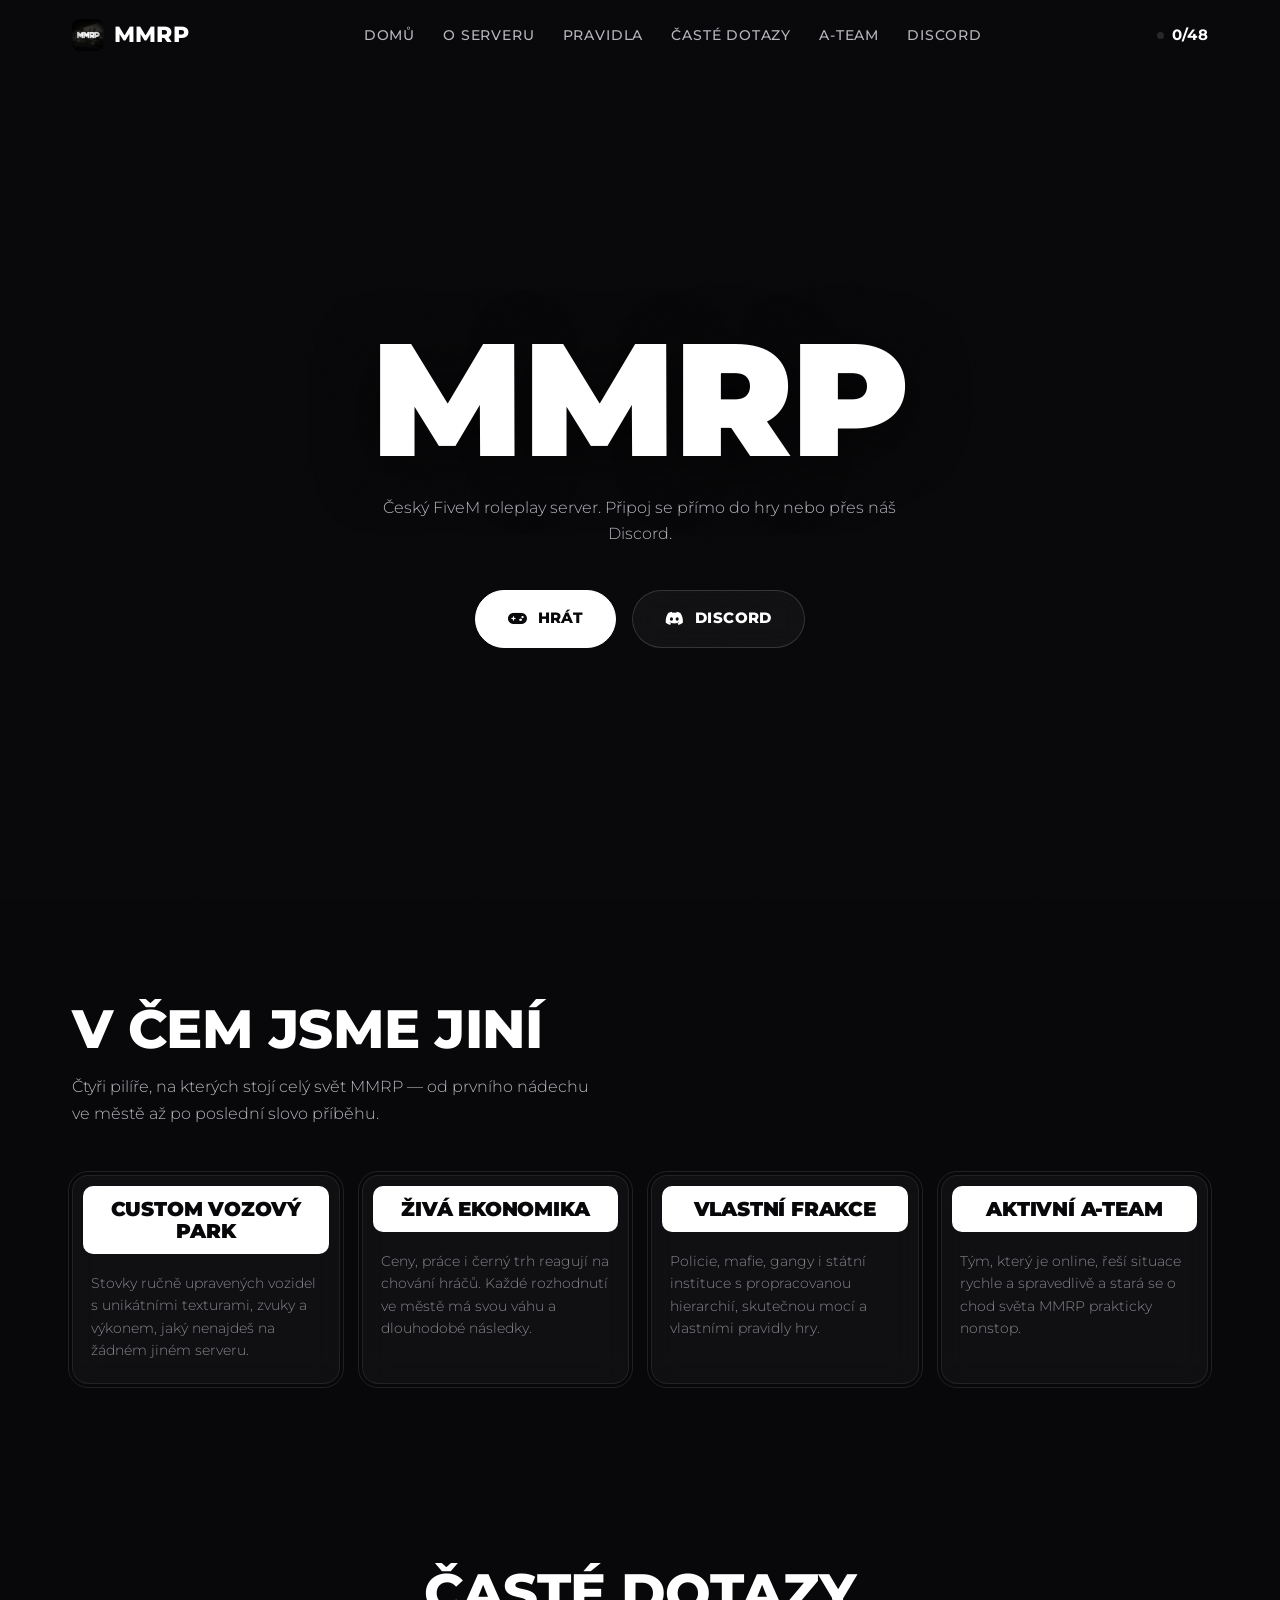
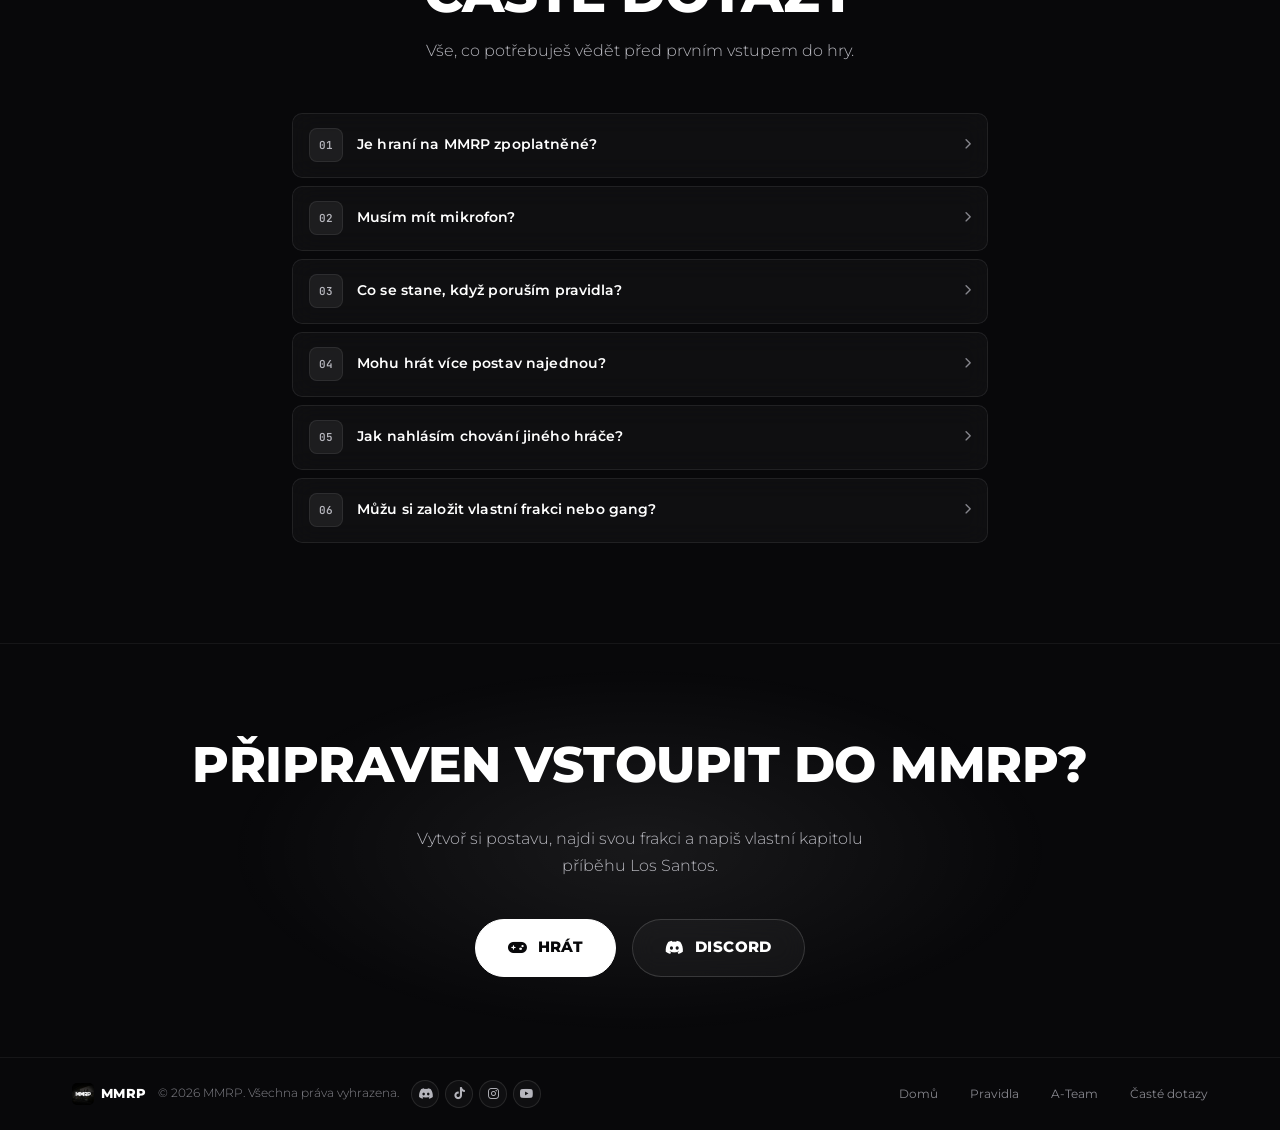
==== index.html @ 68a34d01 "Refine footer: rpcko-style links, restore social icons and logo Co-authored-by: Govenn <lukegoat.42@" ====
<!DOCTYPE html>
<html lang="cs">
<head>
<meta charset="UTF-8">
<meta name="viewport" content="width=device-width, initial-scale=1.0">
<title>MMRP | Český FiveM Roleplay Server</title>
<meta name="description" content="MMRP — český FiveM roleplay server. Vlastní frakce, custom vozový park, živá ekonomika a aktivní A-Team. Vstup do temného srdce Los Santos.">

<link rel="preconnect" href="https://fonts.googleapis.com">
<link rel="preconnect" href="https://fonts.gstatic.com" crossorigin>
<link href="https://fonts.googleapis.com/css2?family=Montserrat:wght@300;400;500;700;800;900&family=JetBrains+Mono:wght@400;500;600;700&display=swap" rel="stylesheet">

<link rel="stylesheet" href="https://cdnjs.cloudflare.com/ajax/libs/font-awesome/6.5.1/css/all.min.css">
<link rel="icon" type="image/png" href="favicon.png">
<link rel="stylesheet" href="style.css">
</head>
<body>
<nav class="nav" id="nav">
  <div class="nav-inner">
    <a href="#home" class="logo">
      <img src="logo.webp" alt="" class="logo-icon">
      MMRP
    </a>

    <div class="nav-links" id="navLinks">
      <a href="#home">Domů</a>
      <a href="#o-serveru">O serveru</a>
      <a href="pravidla.html">Pravidla</a>
      <a href="#faq">Časté dotazy</a>
      <a href="tym.html">A-Team</a>
      <a href="https://discord.gg/dqZ7HvwFc6" target="_blank" rel="noopener">Discord</a>
    </div>

    <div class="nav-right">
      <span class="player-count" id="playerCount">
        <span class="live-dot js-status-dot"></span><span class="js-player-count">0/48</span>
      </span>

      <button class="nav-toggle" id="navToggle" aria-label="Otevřít menu" aria-expanded="false">
        <span class="nav-toggle-bar"></span>
        <span class="nav-toggle-bar"></span>
        <span class="nav-toggle-bar"></span>
      </button>
    </div>
  </div>
</nav>

<header class="hero" id="home">
  <div class="hero-video-wrap" aria-hidden="true">
    <div class="hero-video-cover"></div>
    <iframe
      class="hero-video"
      src="https://www.youtube-nocookie.com/embed/DAQYMyzE8ww?autoplay=1&mute=1&loop=1&playlist=DAQYMyzE8ww&controls=0&rel=0&modestbranding=1&playsinline=1&iv_load_policy=3&disablekb=1&fs=0&enablejsapi=1&start=1"
      title=""
      allow="autoplay; encrypted-media; picture-in-picture"
      referrerpolicy="strict-origin-when-cross-origin"
      tabindex="-1"
    ></iframe>
  </div>

  <div class="hero-content">
    <h1 class="hero-title">MMRP</h1>
    <p class="hero-desc">
      Český FiveM roleplay server. Připoj se přímo do hry nebo přes náš Discord.
    </p>

    <div class="btn-row">
      <a href="fivem://connect/000.000.000.000:30120" class="btn btn--primary">
        <i class="fa-solid fa-gamepad"></i> Hrát
      </a>
      <a href="https://discord.gg/dqZ7HvwFc6" target="_blank" rel="noopener" class="btn btn--ghost">
        <i class="fa-brands fa-discord"></i> Discord
      </a>
    </div>
  </div>
</header>

<section class="section section--features" id="o-serveru">
  <div class="container">
    <div class="section-head section-head--left reveal">
      <h2 class="section-title">V čem jsme jiní</h2>
      <p class="section-desc">Čtyři pilíře, na kterých stojí celý svět MMRP — od prvního nádechu ve městě až po poslední slovo příběhu.</p>
    </div>

    <div class="features-grid">
      <div class="glass-card feature-card reveal">
        <div class="feature-card-head">
          <h3 class="feature-title">Custom vozový park</h3>
        </div>
        <p class="feature-desc">Stovky ručně upravených vozidel s unikátními texturami, zvuky a výkonem, jaký nenajdeš na žádném jiném serveru.</p>
      </div>

      <div class="glass-card feature-card reveal">
        <div class="feature-card-head">
          <h3 class="feature-title">Živá ekonomika</h3>
        </div>
        <p class="feature-desc">Ceny, práce i černý trh reagují na chování hráčů. Každé rozhodnutí ve městě má svou váhu a dlouhodobé následky.</p>
      </div>

      <div class="glass-card feature-card reveal">
        <div class="feature-card-head">
          <h3 class="feature-title">Vlastní frakce</h3>
        </div>
        <p class="feature-desc">Policie, mafie, gangy i státní instituce s propracovanou hierarchií, skutečnou mocí a vlastními pravidly hry.</p>
      </div>

      <div class="glass-card feature-card reveal">
        <div class="feature-card-head">
          <h3 class="feature-title">Aktivní A-Team</h3>
        </div>
        <p class="feature-desc">Tým, který je online, řeší situace rychle a spravedlivě a stará se o chod světa MMRP prakticky nonstop.</p>
      </div>
    </div>
  </div>
</section>

<section class="section section--faq" id="faq">
  <div class="container container--narrow">
    <div class="section-head section-head--center reveal">
      <h2 class="section-title">Časté dotazy</h2>
      <p class="section-desc">Vše, co potřebuješ vědět před prvním vstupem do hry.</p>
    </div>

    <div class="faq-list reveal">
      <div class="faq-item">
        <button class="faq-question" type="button">
          <span class="faq-num">01</span>
          <span class="faq-question-text">Je hraní na MMRP zpoplatněné?</span>
          <i class="fa-solid fa-chevron-right"></i>
        </button>
        <div class="faq-answer"><div class="faq-answer-inner">Ne, hraní na MMRP je zcela zdarma. Server se financuje dobrovolnými příspěvky komunity, informace najdeš na Discordu.</div></div>
      </div>
      <div class="faq-item">
        <button class="faq-question" type="button">
          <span class="faq-num">02</span>
          <span class="faq-question-text">Musím mít mikrofon?</span>
          <i class="fa-solid fa-chevron-right"></i>
        </button>
        <div class="faq-answer"><div class="faq-answer-inner">Ano, funkční mikrofon je nutností. Roleplay stojí na hlasové komunikaci a bez ní se do děje nezapojíš naplno.</div></div>
      </div>
      <div class="faq-item">
        <button class="faq-question" type="button">
          <span class="faq-num">03</span>
          <span class="faq-question-text">Co se stane, když poruším pravidla?</span>
          <i class="fa-solid fa-chevron-right"></i>
        </button>
        <div class="faq-answer"><div class="faq-answer-inner">Podle závažnosti přestupku uděluje A-Team napomenutí, dočasný kick, timeout, nebo v krajních případech ban. Kompletní pravidla najdeš na stránce Pravidla.</div></div>
      </div>
      <div class="faq-item">
        <button class="faq-question" type="button">
          <span class="faq-num">04</span>
          <span class="faq-question-text">Mohu hrát více postav najednou?</span>
          <i class="fa-solid fa-chevron-right"></i>
        </button>
        <div class="faq-answer"><div class="faq-answer-inner">Ne, jeden herní účet odpovídá jedné aktivní postavě. Výjimky řeší individuálně A-Team.</div></div>
      </div>
      <div class="faq-item">
        <button class="faq-question" type="button">
          <span class="faq-num">05</span>
          <span class="faq-question-text">Jak nahlásím chování jiného hráče?</span>
          <i class="fa-solid fa-chevron-right"></i>
        </button>
        <div class="faq-answer"><div class="faq-answer-inner">Přes tiketový systém na našem Discordu — popiš situaci, přilož důkazy a A-Team se ti ozve.</div></div>
      </div>
      <div class="faq-item">
        <button class="faq-question" type="button">
          <span class="faq-num">06</span>
          <span class="faq-question-text">Můžu si založit vlastní frakci nebo gang?</span>
          <i class="fa-solid fa-chevron-right"></i>
        </button>
        <div class="faq-answer"><div class="faq-answer-inner">Ano, po delší aktivní účasti na serveru a schválení A-Teamem je možné založit vlastní frakci. Podrobnosti se řeší individuálně na Discordu.</div></div>
      </div>
    </div>
  </div>
</section>

<section class="cta-band">
  <div class="container">
    <h2 class="cta-title reveal">Připraven vstoupit do MMRP?</h2>
    <p class="cta-desc reveal">Vytvoř si postavu, najdi svou frakci a napiš vlastní kapitolu příběhu Los Santos.</p>
    <div class="btn-row">
      <a href="fivem://connect/000.000.000.000:30120" class="btn btn--primary">
        <i class="fa-solid fa-gamepad"></i> Hrát
      </a>
      <a href="https://discord.gg/dqZ7HvwFc6" target="_blank" rel="noopener" class="btn btn--ghost">
        <i class="fa-brands fa-discord"></i> Discord
      </a>
    </div>
  </div>
</section>

<footer class="footer">
  <div class="container">
    <div class="footer-bar">
      <div class="footer-brand">
        <a href="#home" class="footer-logo">
          <img src="logo.webp" alt="" class="logo-icon">
          <span>MMRP</span>
        </a>
        <span class="footer-copy">&copy; <span id="year"></span> MMRP. Všechna práva vyhrazena.</span>
        <div class="footer-socials">
          <a href="https://discord.gg/dqZ7HvwFc6" target="_blank" rel="noopener" aria-label="Discord"><i class="fa-brands fa-discord"></i></a>
          <a href="#" target="_blank" rel="noopener" aria-label="TikTok"><i class="fa-brands fa-tiktok"></i></a>
          <a href="#" target="_blank" rel="noopener" aria-label="Instagram"><i class="fa-brands fa-instagram"></i></a>
          <a href="#" target="_blank" rel="noopener" aria-label="YouTube"><i class="fa-brands fa-youtube"></i></a>
        </div>
      </div>
      <nav class="footer-bar-links" aria-label="Patička">
        <a href="#home">Domů</a>
        <a href="pravidla.html">Pravidla</a>
        <a href="tym.html">A-Team</a>
        <a href="#faq">Časté dotazy</a>
      </nav>
    </div>
  </div>
</footer>

<script src="script.js" defer></script>
</body>
</html>
---- style.css ----
/* ============================================================
   MMRP — Český FiveM Roleplay Server
   Design: hluboká černá / bílá, glassmorphism, "reflektor ve tmě"
   ============================================================ */

:root{
  /* --- Barvy --- */
  --bg:            #08080a;
  --bg-elevated:   #0c0c0f;
  --card:          #101013;
  --card-hover:    #17171b;
  --white:         #ffffff;
  --gray-100:      #e7e7ea;
  --gray-300:      #b6b6bd;
  --gray-500:      #86868d;
  --gray-700:      #3c3c41;
  --border:        rgba(255,255,255,0.06);
  --border-strong: rgba(255,255,255,0.15);
  --glow:          rgba(255,255,255,0.14);

  /* --- Typografie --- */
  --font-display: 'Montserrat', sans-serif;
  --font-body:    'Montserrat', sans-serif;
  --font-mono:    'JetBrains Mono', monospace;

  /* --- Rozvržení --- */
  --nav-height: 72px;
  --content-max: 1200px;
  --content-pad: 32px;
  --content-narrow: 760px;
  --radius-sm: 10px;
  --radius-md: 16px;
  --radius-lg: 24px;
  --ease: cubic-bezier(.16,.84,.44,1);
}

*,*::before,*::after{ box-sizing:border-box; margin:0; padding:0; }

html{
  scroll-behavior:smooth;
  background:var(--bg);
}

body{
  font-family:var(--font-body);
  font-weight:400;
  background:var(--bg);
  color:var(--white);
  line-height:1.65;
  overflow-x:hidden;
  position:relative;
  -webkit-font-smoothing:antialiased;
}

/* Diagonální vzorec + jemné světlo — glassy atmosféra */
body::before{
  content:'';
  position:fixed;
  inset:0;
  background:
    repeating-linear-gradient(
      -45deg,
      transparent,
      transparent 36px,
      rgba(255,255,255,.018) 36px,
      rgba(255,255,255,.018) 37px
    ),
    radial-gradient(ellipse 70% 45% at 50% 0%, rgba(255,255,255,.05), transparent 65%),
    radial-gradient(ellipse 50% 35% at 100% 100%, rgba(255,255,255,.025), transparent 60%);
  pointer-events:none;
  z-index:0;
}

body::after{
  content:'';
  position:fixed;
  inset:0;
  z-index:999;
  pointer-events:none;
  opacity:.025;
  mix-blend-mode:overlay;
  background-image:url("data:image/svg+xml,%3Csvg xmlns='http://www.w3.org/2000/svg' width='140' height='140'%3E%3Cfilter id='n'%3E%3CfeTurbulence type='fractalNoise' baseFrequency='0.85' numOctaves='2' stitchTiles='stitch'/%3E%3C/filter%3E%3Crect width='100%25' height='100%25' filter='url(%23n)'/%3E%3C/svg%3E");
}

img{ max-width:100%; display:block; }
a{ color:inherit; text-decoration:none; }
ul{ list-style:none; }
button{ font-family:inherit; cursor:pointer; border:none; background:none; color:inherit; }

::selection{ background:var(--white); color:var(--bg); }

/* Přístupnost: viditelný focus */
a:focus-visible, button:focus-visible{
  outline:2px solid var(--white);
  outline-offset:4px;
  border-radius:4px;
}

/* Respekt k redukovanému pohybu */
@media (prefers-reduced-motion: reduce){
  *{ animation-duration:0.01ms !important; animation-iteration-count:1 !important; transition-duration:0.01ms !important; scroll-behavior:auto !important; }
}

.container{
  width:100%;
  max-width:var(--content-max);
  margin:0 auto;
  padding:0 var(--content-pad);
}

.container--narrow{
  max-width:var(--content-narrow);
}

.section--tight-top{
  padding-top:0;
}

.section{
  position:relative;
  padding:100px 0;
  z-index:1;
}

.section-head{
  margin-bottom:48px;
}

.section-head--left{
  text-align:left;
}

.section-head--center{
  text-align:center;
}

.section-head--center .section-desc{
  margin-left:auto;
  margin-right:auto;
}

.eyebrow{
  display:inline-flex;
  align-items:center;
  gap:10px;
  font-family:var(--font-display);
  font-size:12.5px;
  letter-spacing:.18em;
  text-transform:uppercase;
  color:var(--gray-500);
  margin-bottom:18px;
}
.eyebrow::before{
  content:'';
  width:22px; height:1px;
  background:var(--gray-500);
}

.section-title{
  font-family:var(--font-display);
  font-weight:800;
  font-size:clamp(34px, 5vw, 54px);
  letter-spacing:-.01em;
  line-height:1.08;
  text-transform:uppercase;
  margin-bottom:16px;
}

.section-desc{
  color:var(--gray-300);
  font-weight:300;
  font-size:15.5px;
  max-width:520px;
  margin-bottom:0;
  line-height:1.7;
}

/* --- Scroll reveal --- */
.reveal{
  opacity:0;
  transform:translateY(28px);
  transition:opacity .8s var(--ease), transform .8s var(--ease);
}
.reveal.is-visible{
  opacity:1;
  transform:translateY(0);
}

/* ============================== */
/* Tlačítka                        */
/* ============================== */
.btn{
  position:relative;
  display:inline-flex;
  align-items:center;
  justify-content:center;
  gap:10px;
  padding:16px 32px;
  font-family:var(--font-display);
  font-weight:800;
  font-size:14.5px;
  letter-spacing:.03em;
  text-transform:uppercase;
  border-radius:999px;
  transition:background .35s var(--ease), box-shadow .35s var(--ease), color .35s var(--ease), border-color .35s var(--ease), opacity .35s var(--ease);
  overflow:hidden;
  white-space:nowrap;
}

.btn i{ font-size:15px; }

.btn--primary{
  background:var(--white);
  color:var(--bg);
  border:1px solid var(--white);
  box-shadow:0 0 0 0 rgba(255,255,255,.5);
}
.btn--primary:hover{
  background:rgba(255,255,255,.92);
  box-shadow:0 8px 24px rgba(255,255,255,.12);
}
.btn--primary:active{ opacity:.9; }

.btn--ghost{
  background:rgba(255,255,255,.04);
  color:var(--white);
  border:1px solid var(--border-strong);
  backdrop-filter:blur(12px);
}
.btn--ghost:hover{
  background:rgba(255,255,255,.08);
  border-color:rgba(255,255,255,.35);
}

.btn-row{
  display:flex;
  flex-wrap:wrap;
  gap:16px;
}

/* ============================== */
/* Navigace                        */
/* ============================== */
.nav{
  position:fixed;
  top:0; left:0; right:0;
  z-index:200;
  height:var(--nav-height);
  display:flex;
  align-items:center;
  background:transparent;
  border-bottom:1px solid transparent;
  transition:background .4s var(--ease), border-color .4s var(--ease), backdrop-filter .4s var(--ease);
}
.nav.scrolled{
  background:rgba(8,8,10,.55);
  backdrop-filter:blur(20px) saturate(160%);
  border-bottom:1px solid var(--border);
}

.nav-inner{
  width:100%;
  max-width:var(--content-max);
  margin:0 auto;
  padding:0 var(--content-pad);
  display:grid;
  grid-template-columns:auto 1fr auto;
  align-items:center;
  gap:clamp(16px, 2vw, 28px);
}

.logo{
  font-family:var(--font-display);
  font-weight:800;
  font-size:22px;
  letter-spacing:.01em;
  display:flex;
  align-items:center;
  gap:10px;
  transition:opacity .3s ease;
}
.logo:hover{ opacity:.85; }
.logo-icon{
  width:32px; height:32px;
  border-radius:8px;
  object-fit:cover;
  flex-shrink:0;
}

.nav-links{
  display:flex;
  align-items:center;
  justify-content:center;
  flex-wrap:nowrap;
  gap:clamp(18px, 2.2vw, 34px);
}
.nav-links a{
  font-size:13.5px;
  font-weight:500;
  letter-spacing:.06em;
  text-transform:uppercase;
  color:var(--gray-300);
  position:relative;
  padding:6px 0;
  transition:color .3s ease;
}
.nav-links a::after{
  content:'';
  position:absolute;
  left:0; bottom:0;
  width:0%; height:1px;
  background:var(--white);
  transition:width .35s var(--ease);
}
.nav-links a:hover{ color:var(--white); }
.nav-links a:hover::after{ width:100%; }

.nav-right{
  display:flex;
  align-items:center;
  gap:18px;
}

.player-count{
  display:flex;
  align-items:center;
  font-family:var(--font-display);
  font-size:15px;
  font-weight:700;
  letter-spacing:.02em;
  color:var(--white);
  white-space:nowrap;
}

.nav-toggle{
  display:none;
  position:relative;
  width:40px;
  height:40px;
  color:var(--white);
  z-index:210;
}
.nav-toggle-bar{
  display:block;
  position:absolute;
  left:50%;
  width:22px;
  height:2px;
  border-radius:2px;
  background:currentColor;
  transform:translateX(-50%);
  transition:transform .35s var(--ease), top .35s var(--ease), opacity .25s var(--ease);
}
.nav-toggle-bar:nth-child(1){ top:13px; }
.nav-toggle-bar:nth-child(2){ top:19px; }
.nav-toggle-bar:nth-child(3){ top:25px; }
.nav-toggle.is-open .nav-toggle-bar:nth-child(1){
  top:19px;
  transform:translateX(-50%) rotate(45deg);
}
.nav-toggle.is-open .nav-toggle-bar:nth-child(2){
  opacity:0;
}
.nav-toggle.is-open .nav-toggle-bar:nth-child(3){
  top:19px;
  transform:translateX(-50%) rotate(-45deg);
}

@media (max-width:980px){
  .nav-inner{
    display:flex;
    justify-content:space-between;
  }
  .nav-links{
    position:fixed;
    top:var(--nav-height);
    left:0; right:0;
    flex-direction:column;
    align-items:center;
    gap:0;
    background:rgba(8,8,10,.97);
    backdrop-filter:blur(20px);
    border-bottom:1px solid var(--border);
    max-height:0;
    overflow:hidden;
    transition:max-height .45s var(--ease);
  }
  .nav-links.open{ max-height:400px; }
  .nav-links a{
    width:100%;
    padding:18px 32px;
    border-bottom:1px solid var(--border);
    text-align:center;
  }
  .nav-links a::after{ display:none; }
  .nav-toggle{ display:block; }
}

@media (max-width:420px){
  .player-count{ font-size:14px; }
}

/* ============================== */
/* HERO                            */
/* ============================== */
.hero{
  position:relative;
  min-height:100svh;
  display:flex;
  align-items:center;
  justify-content:center;
  padding-top:var(--nav-height);
  overflow:hidden;
}

/* Video pozadí — noční město, ztlumené overlay gradientem */
.hero-video-wrap{
  position:absolute;
  inset:0;
  z-index:0;
  overflow:hidden;
  pointer-events:none;
}
.hero-video-cover{
  position:absolute;
  inset:0;
  z-index:1;
  background:var(--bg);
  transition:opacity 1.2s var(--ease);
}
.hero-video-wrap.is-ready .hero-video-cover{
  opacity:0;
}
.hero-video{
  position:absolute;
  top:50%;
  left:50%;
  width:100vw;
  height:56.25vw;
  min-width:177.78vh;
  min-height:100vh;
  border:0;
  transform:translate(-50%, -50%) scale(1.18);
  pointer-events:none;
  filter:saturate(.8) brightness(.55) contrast(1.05);
}
.hero-video-wrap::after{
  content:'';
  position:absolute;
  inset:0;
  z-index:2;
  background:
    radial-gradient(ellipse 90% 70% at 50% 40%, transparent 30%, rgba(8,8,10,.55) 100%),
    linear-gradient(180deg, rgba(8,8,10,.72) 0%, rgba(8,8,10,.35) 40%, rgba(8,8,10,.55) 75%, var(--bg) 100%);
}

.hero-content{
  position:relative;
  z-index:2;
  text-align:center;
  max-width:800px;
  margin:0 auto;
  padding:0 24px;
}

.hero-title{
  font-family:var(--font-display);
  font-weight:900;
  font-size:clamp(72px, 16vw, 160px);
  line-height:.94;
  letter-spacing:-.01em;
  color:var(--white);
  text-shadow:0 12px 60px rgba(0,0,0,.65);
}

.hero-desc{
  font-size:16px;
  font-weight:300;
  color:var(--gray-300);
  max-width:520px;
  margin:20px auto 42px;
}

.hero .btn-row{
  justify-content:center;
}

/* ============================== */
/* Sklo — společná karta            */
/* ============================== */
.glass-card{
  position:relative;
  isolation:isolate;
  background:rgba(255,255,255,.035);
  backdrop-filter:blur(14px) saturate(130%);
  -webkit-backdrop-filter:blur(14px) saturate(130%);
  border:1px solid rgba(255,255,255,.08);
  outline:1px solid rgba(255,255,255,.03);
  outline-offset:3px;
  border-radius:var(--radius-md);
  overflow:hidden;
  transform:translateZ(0);
  transition:border-color .4s var(--ease), outline-color .4s var(--ease), background .4s var(--ease);
}
/* Glow vychází z levého horního rohu a rozlije se přes celou dlaždici
   (jen transform + opacity → plynulé, GPU-akcelerované) */
.glass-card::before{
  content:'';
  position:absolute;
  top:0; left:0;
  width:180%;
  aspect-ratio:1;
  background:radial-gradient(
    circle at 0 0,
    rgba(var(--glow-color, 255, 255, 255), 0.16),
    rgba(var(--glow-color, 255, 255, 255), 0.05) 45%,
    transparent 72%
  );
  opacity:0;
  transform:translate(-18%, -18%) scale(.3);
  transform-origin:top left;
  transition:opacity .45s var(--ease), transform .9s var(--ease);
  pointer-events:none;
  z-index:0;
}
.glass-card > * {
  position:relative;
  z-index:1;
}
.glass-card:hover{
  transform:translateZ(0);
  border-color:rgba(255,255,255,.14);
  outline-color:rgba(255,255,255,.06);
  background:rgba(255,255,255,.05);
  box-shadow:none;
}
.glass-card:hover::before{
  opacity:1;
  transform:translate(-18%, -18%) scale(1);
}

/* ============================== */
/* STATISTIKY SMAZÁNY */
/* ============================== */
.live-dot{
  display:inline-block;
  width:7px; height:7px;
  border-radius:50%;
  background:var(--white);
  margin-right:8px;
  animation:pulse 1.8s ease-in-out infinite;
}
@keyframes pulse{
  0%,100%{ opacity:1; box-shadow:0 0 0 0 rgba(255,255,255,.5); }
  50%{ opacity:.4; box-shadow:0 0 0 6px rgba(255,255,255,0); }
}

/* Stav "server offline" — nastaveno automaticky přes JS (třída is-offline) */
.live-dot.is-offline{
  background:var(--gray-700);
  animation:none;
  opacity:.6;
}

/* ============================== */
/* O SERVERU / FEATURES            */
/* ============================== */
.section--features .features-grid{
  width:100%;
  margin:0;
}

.features-grid{
  display:grid;
  grid-template-columns:repeat(4, 1fr);
  gap:20px;
  align-items:stretch;
}

.feature-card{
  padding:0;
  display:flex;
  flex-direction:column;
  height:100%;
  outline-color:rgba(255,255,255,.1);
}

.feature-card-head{
  display:flex;
  align-items:center;
  justify-content:center;
  min-height:0;
  margin:10px 10px 0;
  padding:12px 10px;
  background:var(--white);
  border-radius:10px;
  text-align:center;
}

.feature-icon{
  width:52px; height:52px;
  border-radius:14px;
  background:rgba(255,255,255,.05);
  border:1px solid var(--border);
  display:flex; align-items:center; justify-content:center;
  font-size:19px;
  color:var(--white);
  overflow:visible;
  flex-shrink:0;
  transition:background .35s var(--ease), border-color .35s var(--ease), color .3s var(--ease), box-shadow .35s var(--ease), transform .45s var(--ease);
}
.feature-icon i{
  display:inline-block;
  will-change:transform;
  transform-origin:50% 80%;
  transition:transform .55s var(--ease), color .3s var(--ease);
}
.guide-cta-card:hover .feature-icon{
  background:#ffffff;
  border-color:#ffffff;
  color:#08080a;
  transform:translateY(-2px);
  box-shadow:inset 0 1px 0 rgba(255,255,255,.8), 0 12px 26px rgba(0,0,0,.35);
}
.guide-cta-card:hover .feature-icon i{
  color:#08080a;
  transform:translateY(-8px) translateX(4px) rotate(-16deg) scale(1.16);
}

.feature-card:hover{
  transform:translateZ(0);
  border-color:var(--border);
  outline-color:rgba(255,255,255,.24);
  box-shadow:none;
}
.feature-card:hover::before{
  opacity:0;
  transform:translate(-18%, -18%) scale(.3);
}

.feature-title{
  font-family:var(--font-display);
  font-weight:900;
  font-size:clamp(17px, 1.85vw, 20px);
  line-height:1.1;
  letter-spacing:-.01em;
  text-transform:uppercase;
  color:var(--bg);
  margin:0;
  width:100%;
  text-align:center;
}

.feature-desc{
  padding:18px 18px 22px;
  font-size:13.5px;
  font-weight:300;
  color:var(--gray-500);
  line-height:1.65;
  flex:1;
}

/* ============================== */
/* TÝM                             */
/* ============================== */
.team-grid{
  display:flex;
  flex-wrap:wrap;
  justify-content:center;
  gap:24px;
}

.team-card{
  padding:36px 28px;
  text-align:center;
  flex:0 1 calc(25% - 18px);
  min-width:220px;
  max-width:270px;
}

.avatar{
  position:relative;
  width:78px; height:78px;
  border-radius:50%;
  margin:0 auto 22px;
  display:flex; align-items:center; justify-content:center;
  overflow:hidden;
  font-family:var(--font-display);
  font-weight:800;
  font-size:22px;
  letter-spacing:0;
  background:linear-gradient(155deg, rgba(255,255,255,.14), rgba(255,255,255,.02));
  border:1px solid var(--border-strong);
  transition:border-color .4s ease;
}
.avatar img{
  width:100%;
  height:100%;
  object-fit:cover;
}

.team-status{
  text-align:center;
  color:var(--gray-500);
  font-family:var(--font-display);
  font-size:13.5px;
  padding:40px 0;
}

.team-updated{
  text-align:center;
  color:var(--gray-500);
  font-family:var(--font-display);
  font-size:12px;
  letter-spacing:.05em;
  margin-top:44px;
}

/* --- Kategorie týmu: Management (fialová) / High Staff (červená) / Staff (modrá) --- */
:root{
  --glow-management: 168, 85, 247;
  --glow-highstaff:  239, 68, 68;
  --glow-staff:      59, 130, 246;
}

.team-group{ margin-bottom:64px; }
.team-group:last-child{ margin-bottom:0; }

.team-group-title{
  position:relative;
  left:50%;
  width:100vw;
  max-width:100vw;
  margin:0 0 28px;
  transform:translateX(-50%);
  padding:16px var(--content-pad);
  font-family:var(--font-display);
  font-weight:800;
  font-size:clamp(26px, 3vw, 32px);
  line-height:1.2;
  letter-spacing:-.005em;
  text-transform:uppercase;
  text-align:center;
  color:var(--bg);
  background:var(--white);
  box-sizing:border-box;
}

/* Kategorie: barevný akcent na rámečku avataru */
.team-card[data-category="management"] .avatar{
  border:2px solid rgb(var(--glow-management));
}
.team-card[data-category="high-staff"] .avatar{
  border:2px solid rgb(var(--glow-highstaff));
}
.team-card[data-category="staff"] .avatar{
  border:2px solid rgb(var(--glow-staff));
}

.team-card:hover{
  transform:translateZ(0);
  border-color:var(--border);
  outline-color:rgba(255,255,255,.03);
  box-shadow:none;
}
.team-card:hover::before{
  opacity:0;
  transform:translate(-18%, -18%) scale(.3);
}

.team-name{
  font-size:16.5px;
  font-weight:700;
  margin-bottom:6px;
}

.team-role{
  font-family:var(--font-display);
  font-weight:700;
  font-size:11.5px;
  letter-spacing:.06em;
  text-transform:uppercase;
  color:var(--white);
  display:inline-block;
  padding:6px 14px;
  border:none;
  border-radius:6px;
}
.team-card[data-category="management"] .team-role{
  background:rgb(var(--glow-management));
}
.team-card[data-category="high-staff"] .team-role{
  background:rgb(var(--glow-highstaff));
}
.team-card[data-category="staff"] .team-role{
  background:rgb(var(--glow-staff));
}


.team-card[data-category="management"] { --glow-color: var(--glow-management); }
.team-card[data-category="high-staff"] { --glow-color: var(--glow-highstaff); }
.team-card[data-category="staff"] { --glow-color: var(--glow-staff); }

/* ============================== */
/* FINÁLNÍ CTA PÁS                 */
/* ============================== */
.cta-band{
  position:relative;
  padding:80px 0;
  text-align:center;
  border-top:1px solid var(--border);
  overflow:hidden;
}
.cta-band::before{
  content:'';
  position:absolute;
  left:50%; top:50%;
  width:900px; height:400px;
  background:radial-gradient(ellipse, rgba(255,255,255,.07), transparent 65%);
  transform:translate(-50%,-50%);
  pointer-events:none;
}
.cta-title{
  font-family:var(--font-display);
  font-weight:800;
  font-size:clamp(32px, 5vw, 50px);
  letter-spacing:-.01em;
  text-transform:uppercase;
  margin-bottom:20px;
  position:relative;
}
.cta-desc{
  color:var(--gray-300);
  font-weight:300;
  max-width:480px;
  margin:0 auto 40px;
  position:relative;
}
.cta-band .btn-row{ justify-content:center; position:relative; }

/* ============================== */
/* FOOTER — minimalistický         */
/* ============================== */
.footer{
  padding:22px 0;
  position:relative;
  z-index:1;
  border-top:1px solid var(--border);
}

.footer-bar{
  display:flex;
  align-items:center;
  justify-content:space-between;
  gap:20px;
}

.footer-brand{
  display:flex;
  align-items:center;
  gap:12px;
  flex-wrap:wrap;
  min-width:0;
}

.footer-logo{
  display:inline-flex;
  align-items:center;
  gap:7px;
  font-family:var(--font-display);
  font-weight:800;
  font-size:13px;
  letter-spacing:.02em;
  color:var(--white);
  flex-shrink:0;
  transition:opacity .3s ease;
}
.footer-logo:hover{ opacity:.8; }
.footer-logo .logo-icon{
  width:22px;
  height:22px;
  border-radius:5px;
}

.footer-copy{
  font-size:11.5px;
  font-weight:300;
  color:var(--gray-500);
  white-space:nowrap;
}

.footer-socials{
  display:flex;
  align-items:center;
  gap:6px;
  flex-shrink:0;
}

.footer-socials a{
  width:28px;
  height:28px;
  border-radius:50%;
  border:1px solid rgba(255,255,255,.1);
  background:rgba(255,255,255,.03);
  display:flex;
  align-items:center;
  justify-content:center;
  font-size:12px;
  color:var(--gray-300);
  transition:background .25s ease, color .25s ease, border-color .25s ease;
}
.footer-socials a:hover{
  background:rgba(255,255,255,.08);
  border-color:rgba(255,255,255,.2);
  color:var(--white);
}

.footer-bar-links{
  display:flex;
  align-items:center;
  flex-shrink:0;
  gap:clamp(16px, 2.5vw, 32px);
}

.footer-bar-links a{
  font-size:12px;
  font-weight:400;
  color:var(--gray-500);
  white-space:nowrap;
  transition:color .25s ease;
}
.footer-bar-links a:hover{ color:var(--white); }

@media (max-width:860px){
  .footer-bar{
    flex-direction:column;
    align-items:flex-start;
    gap:14px;
  }
  .footer-bar-links{
    flex-wrap:wrap;
    gap:12px 20px;
  }
  .footer-copy{
    white-space:normal;
  }
}

/* Legacy footer classes — kept for compatibility */
.footer-top{ display:none; }
.footer-bottom{ display:none; }
.footer-bar-left{ display:none; }

/* ============================== */
/* Desktop — sjednocené rozvržení  */
/* ============================== */
@media (min-width:1024px){
  .features-grid{
    gap:22px;
  }

  .faq-list{
    gap:10px;
  }

  .rules-toolbar{
    margin-bottom:20px;
  }

  .rules-tags{
    margin-bottom:28px;
  }

  .rules-category{
    margin-bottom:40px;
  }
}

@media (min-width:1440px){
  :root{
    --content-pad:40px;
  }

  .section{
    padding:120px 0;
  }

  .features-grid{
    gap:24px;
  }
}

/* ============================== */
/* Responzivita                    */
/* ============================== */
@media (max-width:1024px){
  .features-grid{ grid-template-columns:repeat(2, 1fr); }
  .team-card{
    flex:0 1 calc(50% - 12px);
    max-width:none;
  }
}

@media (max-width:640px){
  .section{ padding:80px 0; }
  .container{ padding:0 22px; }
  :root{ --content-pad:22px; }
  .features-grid{ grid-template-columns:1fr; }
  .team-card{
    flex:0 1 calc(50% - 7px);
    min-width:0;
  }
  .faq-answer-inner,
  .faq-item.open .faq-answer-inner{
    padding-left:16px;
  }
  .btn-row{ flex-direction:column; width:100%; }
  .btn{ width:100%; }
  .hero-title{ font-size:clamp(64px, 22vw, 110px); }
  .section-head{ margin-bottom:36px; }
}

/* ============================================================
   PODSTRÁNKY (Pravidla, Whitelist, FAQ, Nahlásit chybu, Stížnost)
   ============================================================ */
.page-hero{
  padding:calc(var(--nav-height) + 70px) 0 60px;
  position:relative;
  border-bottom:1px solid var(--border);
}

.back-link{
  display:inline-flex;
  align-items:center;
  gap:8px;
  font-family:var(--font-display);
  font-size:12.5px;
  letter-spacing:.08em;
  text-transform:uppercase;
  color:var(--gray-500);
  margin-bottom:28px;
  transition:color .3s ease, gap .3s ease;
}
.back-link:hover{ color:var(--white); gap:12px; }

.page-title{
  font-family:var(--font-display);
  font-weight:800;
  font-size:clamp(36px, 6vw, 60px);
  letter-spacing:-.01em;
  text-transform:uppercase;
  line-height:1.05;
  margin-bottom:16px;
}

.page-lead{
  color:var(--gray-300);
  font-weight:300;
  max-width:620px;
  font-size:15.5px;
  line-height:1.7;
}

/* --- Pravidla (skupiny pravidel) --- */
.rule-group{ margin-bottom:56px; }
.rule-group-title{
  display:flex;
  align-items:center;
  gap:14px;
  font-family:var(--font-display);
  font-weight:800;
  font-size:23px;
  text-transform:uppercase;
  letter-spacing:-.005em;
  margin-bottom:22px;
}
.rule-group-title i{
  font-size:15px;
  width:38px; height:38px;
  border-radius:50%;
  border:1px solid var(--border-strong);
  display:flex; align-items:center; justify-content:center;
  flex-shrink:0;
}
.rule-list{ display:flex; flex-direction:column; gap:8px; }
.rule-item{
  display:flex;
  gap:16px;
  padding:18px 22px;
  border-radius:var(--radius-sm);
  border:1px solid var(--border);
  background:rgba(255,255,255,.02);
  transition:border-color .3s ease, background .3s ease;
}
.rule-item:hover{ border-color:var(--border-strong); background:rgba(255,255,255,.04); }
.rule-num{
  font-family:var(--font-mono);
  color:var(--gray-500);
  font-size:13px;
  flex-shrink:0;
  padding-top:2px;
}
.rule-text{ color:var(--gray-300); font-size:15px; line-height:1.7; }
.rule-text strong{ color:var(--white); }

/* --- Kroky (Whitelist proces) --- */
.steps-list{ display:flex; flex-direction:column; }
.step-item{
  position:relative;
  display:flex;
  gap:24px;
  padding:32px 0;
  border-bottom:1px solid var(--border);
}
.step-item:last-child{ border-bottom:none; }
.step-num{
  font-family:var(--font-mono);
  font-size:14px;
  color:var(--gray-500);
  flex-shrink:0;
  width:52px;
  padding-top:4px;
}
.step-body h3{ font-size:19px; font-weight:700; margin-bottom:10px; }
.step-body p{ color:var(--gray-500); font-size:14.5px; line-height:1.7; max-width:540px; }

/* --- FAQ akordeon (kompaktní, rpcko styl) --- */
.section--faq{
  padding-top:80px;
}

.faq-list{
  display:flex;
  flex-direction:column;
  gap:8px;
}

.faq-item{
  border:1px solid rgba(255,255,255,.08);
  border-radius:var(--radius-sm);
  overflow:hidden;
  background:rgba(255,255,255,.03);
  backdrop-filter:blur(12px);
  -webkit-backdrop-filter:blur(12px);
  transition:border-color .3s ease, background .3s ease;
}

.faq-item:hover{
  border-color:rgba(255,255,255,.12);
  background:rgba(255,255,255,.04);
}

.faq-item.open{
  border-color:rgba(255,255,255,.16);
  background:rgba(255,255,255,.045);
}

.faq-question{
  width:100%;
  display:flex;
  align-items:center;
  gap:14px;
  padding:14px 16px;
  text-align:left;
}

.faq-num{
  flex-shrink:0;
  width:34px;
  height:34px;
  display:flex;
  align-items:center;
  justify-content:center;
  border-radius:8px;
  background:rgba(255,255,255,.06);
  border:1px solid rgba(255,255,255,.08);
  font-family:var(--font-mono);
  font-size:11px;
  font-weight:600;
  color:var(--gray-300);
  letter-spacing:.02em;
}

.faq-question-text{
  flex:1;
  min-width:0;
  font-family:var(--font-display);
  font-size:13.5px;
  font-weight:600;
  letter-spacing:.01em;
  color:var(--white);
  line-height:1.4;
}

.faq-question i{
  flex-shrink:0;
  font-size:11px;
  color:var(--gray-500);
  transition:transform .35s var(--ease), color .3s ease;
}

.faq-item.open .faq-question i{
  transform:rotate(90deg);
  color:var(--gray-300);
}

.faq-answer{
  display:grid;
  grid-template-rows:0fr;
  transition:grid-template-rows .45s cubic-bezier(.4,0,.2,1);
}

.faq-item.open .faq-answer{
  grid-template-rows:1fr;
}

.faq-answer-inner{
  min-height:0;
  overflow:hidden;
  padding:0 16px 0 62px;
  border-top:1px solid transparent;
  color:var(--gray-500);
  font-size:13px;
  font-weight:300;
  line-height:1.7;
  opacity:0;
  transition:
    opacity .4s cubic-bezier(.4,0,.2,1),
    padding .45s cubic-bezier(.4,0,.2,1),
    border-color .35s ease;
}

.faq-item.open .faq-answer-inner{
  padding:12px 16px 16px 62px;
  border-top-color:rgba(255,255,255,.06);
  opacity:1;
}

/* --- Nahlásit chybu / Podat stížnost --- */
.guide-grid{
  display:grid;
  grid-template-columns:1.3fr 1fr;
  gap:20px;
  align-items:start;
}
.guide-panel{ padding:36px 32px; }
.guide-panel h3{ font-size:19px; font-weight:700; margin-bottom:16px; }
.guide-checklist{ display:flex; flex-direction:column; gap:14px; margin-top:6px; }
.guide-checklist li{
  display:flex;
  gap:12px;
  font-size:14.5px;
  color:var(--gray-300);
  line-height:1.6;
}
.guide-checklist i{ color:var(--white); margin-top:3px; flex-shrink:0; font-size:13px; }
.guide-cta-card{ padding:34px 30px; text-align:center; }
.guide-cta-card .feature-icon{ margin:0 auto 20px; }
.guide-cta-card h3{ font-size:19px; margin-bottom:10px; }
.guide-cta-card p{ color:var(--gray-500); font-size:14px; margin-bottom:26px; }

@media (max-width:860px){
  .guide-grid{ grid-template-columns:1fr; }
}

/* --- Stránka pravidel --- */
.rules-page{
  padding-top:48px;
}

.rules-toolbar{
  display:flex;
  align-items:center;
  justify-content:space-between;
  gap:20px;
  flex-wrap:wrap;
  margin-bottom:24px;
}

.rules-search-wrap{
  position:relative;
  flex:1;
  min-width:min(100%, 420px);
  max-width:520px;
}

.rules-search-wrap i{
  position:absolute;
  left:18px;
  top:50%;
  transform:translateY(-50%);
  color:var(--gray-500);
  font-size:15px;
  pointer-events:none;
}

.rules-search{
  width:100%;
  padding:15px 18px 15px 48px;
  border-radius:var(--radius-sm);
  border:1px solid var(--border);
  background:rgba(255,255,255,.03);
  color:var(--white);
  font-family:var(--font-body);
  font-size:15px;
  transition:border-color .3s ease, background .3s ease, box-shadow .3s ease;
}

.rules-search::placeholder{ color:var(--gray-500); }

.rules-search:focus{
  outline:none;
  border-color:var(--border-strong);
  background:rgba(255,255,255,.05);
  box-shadow:0 0 0 3px rgba(255,255,255,.06);
}

.rules-count{
  font-family:var(--font-display);
  font-size:13px;
  font-weight:600;
  letter-spacing:.04em;
  text-transform:uppercase;
  color:var(--gray-500);
  white-space:nowrap;
}

.rules-tags{
  display:flex;
  flex-wrap:wrap;
  gap:10px;
  margin-bottom:36px;
}

.rules-tag{
  padding:9px 16px;
  border-radius:999px;
  border:1px solid var(--border);
  background:rgba(255,255,255,.02);
  color:var(--gray-300);
  font-family:var(--font-display);
  font-size:12px;
  font-weight:700;
  letter-spacing:.06em;
  text-transform:uppercase;
  transition:background .25s ease, border-color .25s ease, color .25s ease, transform .25s ease;
}

.rules-tag:hover{
  border-color:var(--border-strong);
  color:var(--white);
}

.rules-tag.is-active{
  background:var(--white);
  border-color:var(--white);
  color:var(--bg);
}

.rules-category{
  margin-bottom:48px;
}

.rules-category:last-child{ margin-bottom:0; }

.rules-category-head{
  display:flex;
  align-items:center;
  gap:14px;
  margin-bottom:18px;
  padding-bottom:14px;
  border-bottom:1px solid var(--border);
}

.rules-category-head i{
  width:40px;
  height:40px;
  border-radius:50%;
  border:1px solid var(--border-strong);
  display:flex;
  align-items:center;
  justify-content:center;
  font-size:14px;
  color:var(--white);
  flex-shrink:0;
}

.rules-category-title{
  font-family:var(--font-display);
  font-weight:800;
  font-size:clamp(20px, 3vw, 26px);
  text-transform:uppercase;
  letter-spacing:-.005em;
}

.rules-list{
  display:flex;
  flex-direction:column;
  gap:10px;
}

.rule-card{
  overflow:hidden;
  transition:border-color .3s ease, outline-color .3s ease;
}

.rule-card:hover,
.rule-card.is-open{
  transform:translateZ(0);
  border-color:var(--border-strong);
  outline-color:rgba(255,255,255,.22);
  box-shadow:none;
}

.rule-card:hover::before,
.rule-card.is-open::before{
  opacity:0;
  transform:translate(-18%, -18%) scale(.3);
}

.rule-card.is-open{
  border-color:var(--border-strong);
  outline-color:rgba(255,255,255,.28);
}

.rule-card.is-hidden{
  display:none;
}

.rule-card-toggle{
  width:100%;
  display:flex;
  align-items:flex-start;
  justify-content:space-between;
  gap:16px;
  padding:20px 22px;
  text-align:left;
}

.rule-card-main{
  flex:1;
  min-width:0;
}

.rule-card-title{
  font-family:var(--font-display);
  font-weight:800;
  font-size:15px;
  letter-spacing:.02em;
  text-transform:uppercase;
  color:var(--white);
  margin-bottom:10px;
  line-height:1.35;
}

.rule-card-tags{
  display:flex;
  flex-wrap:wrap;
  gap:6px;
}

.rule-card-tag{
  padding:4px 10px;
  border-radius:6px;
  background:rgba(255,255,255,.06);
  color:var(--gray-300);
  font-family:var(--font-display);
  font-size:10px;
  font-weight:700;
  letter-spacing:.08em;
  text-transform:uppercase;
}

.rule-card-icon{
  color:var(--gray-500);
  font-size:14px;
  margin-top:4px;
  flex-shrink:0;
  transition:transform .35s var(--ease), color .3s ease;
}

.rule-card.is-open .rule-card-icon{
  transform:rotate(180deg);
  color:var(--white);
}

.rule-card-body{
  display:grid;
  grid-template-rows:0fr;
  transition:grid-template-rows .45s cubic-bezier(.4,0,.2,1);
}

.rule-card.is-open .rule-card-body{
  grid-template-rows:1fr;
}

.rule-card-content{
  min-height:0;
  overflow:hidden;
}

.rule-card-content-inner{
  padding:0 22px 22px;
  border-top:1px solid var(--border);
  color:var(--gray-300);
  font-size:14.5px;
  line-height:1.75;
}

.rule-card-content-inner p{ margin-bottom:12px; }
.rule-card-content-inner p:last-child{ margin-bottom:0; }
.rule-card-content-inner ul{
  margin:8px 0 12px;
  padding-left:20px;
  list-style:disc;
}
.rule-card-content-inner li{ margin-bottom:6px; }
.rule-card-content-inner strong{ color:var(--white); font-weight:700; }

.rules-empty,
.rules-status{
  text-align:center;
  color:var(--gray-500);
  font-size:15px;
  padding:24px 20px;
}

@media (max-width:640px){
  .rules-toolbar{
    flex-direction:column;
    align-items:stretch;
  }
  .rules-search-wrap{
    max-width:none;
  }
  .rules-count{
    text-align:left;
  }
  .rule-card-toggle{
    padding:18px 16px;
  }
  .rule-card-content-inner{
    padding:0 16px 18px;
  }
}
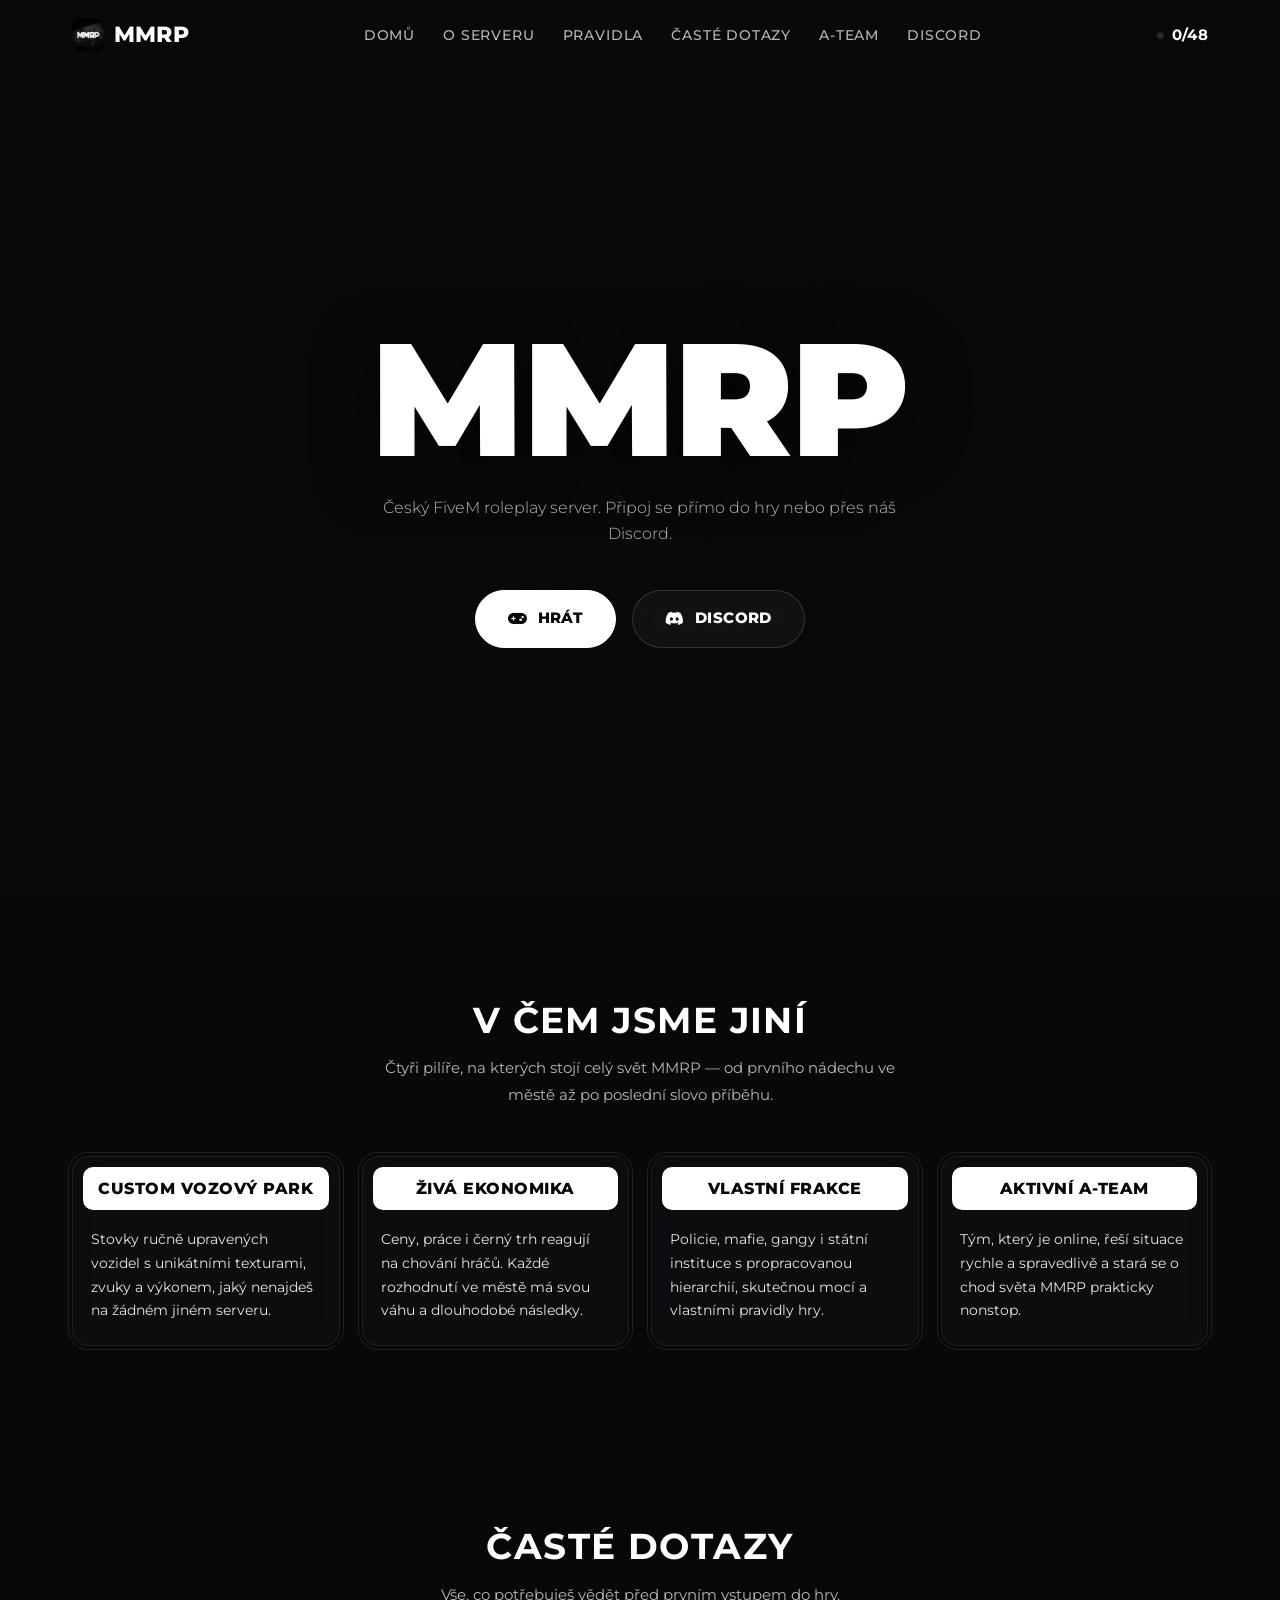
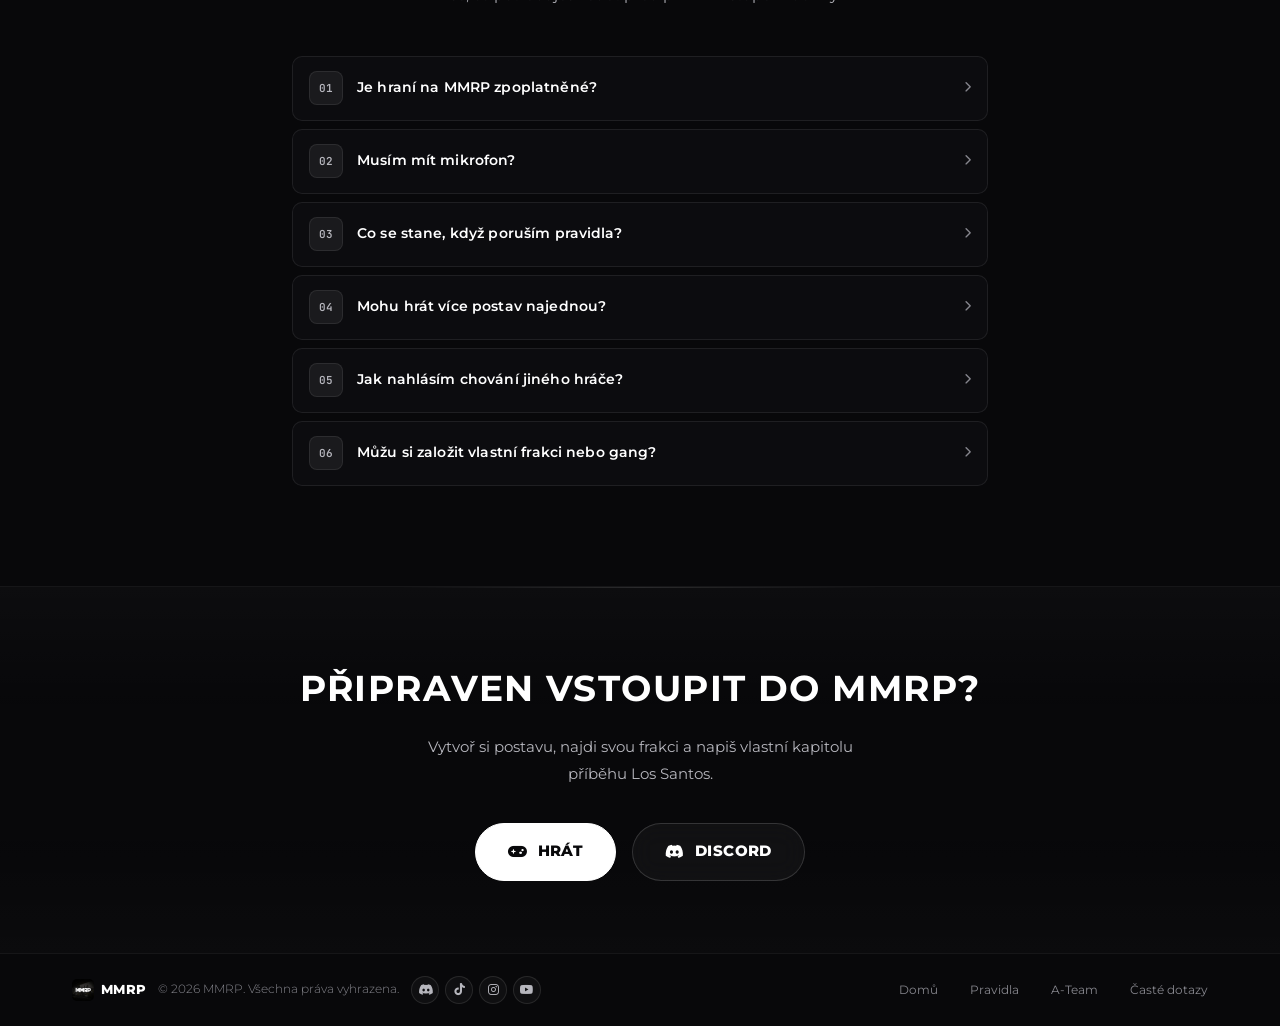
==== commit bb8f8df3: "Improve text readability, smaller rpcko-style headings, refine CTA - Brighter feature card and FAQ a" ====
--- a/index.html
+++ b/index.html
@@ -77,7 +77,7 @@
 
 <section class="section section--features" id="o-serveru">
   <div class="container">
-    <div class="section-head section-head--left reveal">
+    <div class="section-head section-head--center reveal">
       <h2 class="section-title">V čem jsme jiní</h2>
       <p class="section-desc">Čtyři pilíře, na kterých stojí celý svět MMRP — od prvního nádechu ve městě až po poslední slovo příběhu.</p>
     </div>
--- a/style.css
+++ b/style.css
@@ -159,21 +159,21 @@
 
 .section-title{
   font-family:var(--font-display);
-  font-weight:800;
-  font-size:clamp(34px, 5vw, 54px);
-  letter-spacing:-.01em;
-  line-height:1.08;
+  font-weight:700;
+  font-size:clamp(24px, 3.2vw, 36px);
+  letter-spacing:.04em;
+  line-height:1.15;
   text-transform:uppercase;
-  margin-bottom:16px;
+  margin-bottom:14px;
 }
 
 .section-desc{
   color:var(--gray-300);
-  font-weight:300;
-  font-size:15.5px;
+  font-weight:400;
+  font-size:15px;
   max-width:520px;
   margin-bottom:0;
-  line-height:1.7;
+  line-height:1.75;
 }
 
 /* --- Scroll reveal --- */
@@ -584,6 +584,7 @@
   flex-direction:column;
   height:100%;
   outline-color:rgba(255,255,255,.1);
+  background:rgba(14,14,18,.88);
 }
 
 .feature-card-head{
@@ -641,10 +642,10 @@
 
 .feature-title{
   font-family:var(--font-display);
-  font-weight:900;
-  font-size:clamp(17px, 1.85vw, 20px);
-  line-height:1.1;
-  letter-spacing:-.01em;
+  font-weight:800;
+  font-size:clamp(14px, 1.5vw, 16px);
+  line-height:1.2;
+  letter-spacing:.03em;
   text-transform:uppercase;
   color:var(--bg);
   margin:0;
@@ -654,10 +655,10 @@
 
 .feature-desc{
   padding:18px 18px 22px;
-  font-size:13.5px;
-  font-weight:300;
-  color:var(--gray-500);
-  line-height:1.65;
+  font-size:14px;
+  font-weight:400;
+  color:var(--gray-100);
+  line-height:1.7;
   flex:1;
 }
 
@@ -807,35 +808,50 @@
 /* ============================== */
 .cta-band{
   position:relative;
-  padding:80px 0;
+  padding:72px 0;
   text-align:center;
   border-top:1px solid var(--border);
   overflow:hidden;
 }
+
 .cta-band::before{
   content:'';
   position:absolute;
-  left:50%; top:50%;
-  width:900px; height:400px;
-  background:radial-gradient(ellipse, rgba(255,255,255,.07), transparent 65%);
-  transform:translate(-50%,-50%);
+  inset:0;
+  background:linear-gradient(180deg, rgba(255,255,255,.025) 0%, transparent 35%, transparent 65%, rgba(255,255,255,.015) 100%);
   pointer-events:none;
 }
+
+.cta-band::after{
+  content:'';
+  position:absolute;
+  top:0;
+  left:50%;
+  width:min(480px, 60%);
+  height:1px;
+  transform:translateX(-50%);
+  background:linear-gradient(90deg, transparent, rgba(255,255,255,.12), transparent);
+  pointer-events:none;
+}
+
 .cta-title{
   font-family:var(--font-display);
-  font-weight:800;
-  font-size:clamp(32px, 5vw, 50px);
-  letter-spacing:-.01em;
+  font-weight:700;
+  font-size:clamp(24px, 3.5vw, 36px);
+  letter-spacing:.04em;
   text-transform:uppercase;
-  margin-bottom:20px;
-  position:relative;
-}
+  margin-bottom:16px;
+  position:relative;
+}
+
 .cta-desc{
   color:var(--gray-300);
-  font-weight:300;
+  font-weight:400;
+  font-size:15px;
   max-width:480px;
-  margin:0 auto 40px;
-  position:relative;
+  margin:0 auto 36px;
+  position:relative;
+  line-height:1.75;
 }
 .cta-band .btn-row{ justify-content:center; position:relative; }
 
@@ -1046,20 +1062,20 @@
 
 .page-title{
   font-family:var(--font-display);
-  font-weight:800;
-  font-size:clamp(36px, 6vw, 60px);
-  letter-spacing:-.01em;
+  font-weight:700;
+  font-size:clamp(28px, 4.5vw, 44px);
+  letter-spacing:.03em;
   text-transform:uppercase;
-  line-height:1.05;
-  margin-bottom:16px;
+  line-height:1.1;
+  margin-bottom:14px;
 }
 
 .page-lead{
   color:var(--gray-300);
-  font-weight:300;
+  font-weight:400;
   max-width:620px;
-  font-size:15.5px;
-  line-height:1.7;
+  font-size:15px;
+  line-height:1.75;
 }
 
 /* --- Pravidla (skupiny pravidel) --- */
@@ -1140,7 +1156,7 @@
   border:1px solid rgba(255,255,255,.08);
   border-radius:var(--radius-sm);
   overflow:hidden;
-  background:rgba(255,255,255,.03);
+  background:rgba(14,14,18,.82);
   backdrop-filter:blur(12px);
   -webkit-backdrop-filter:blur(12px);
   transition:border-color .3s ease, background .3s ease;
@@ -1220,10 +1236,10 @@
   overflow:hidden;
   padding:0 16px 0 62px;
   border-top:1px solid transparent;
-  color:var(--gray-500);
-  font-size:13px;
-  font-weight:300;
-  line-height:1.7;
+  color:var(--gray-100);
+  font-size:14px;
+  font-weight:400;
+  line-height:1.75;
   opacity:0;
   transition:
     opacity .4s cubic-bezier(.4,0,.2,1),
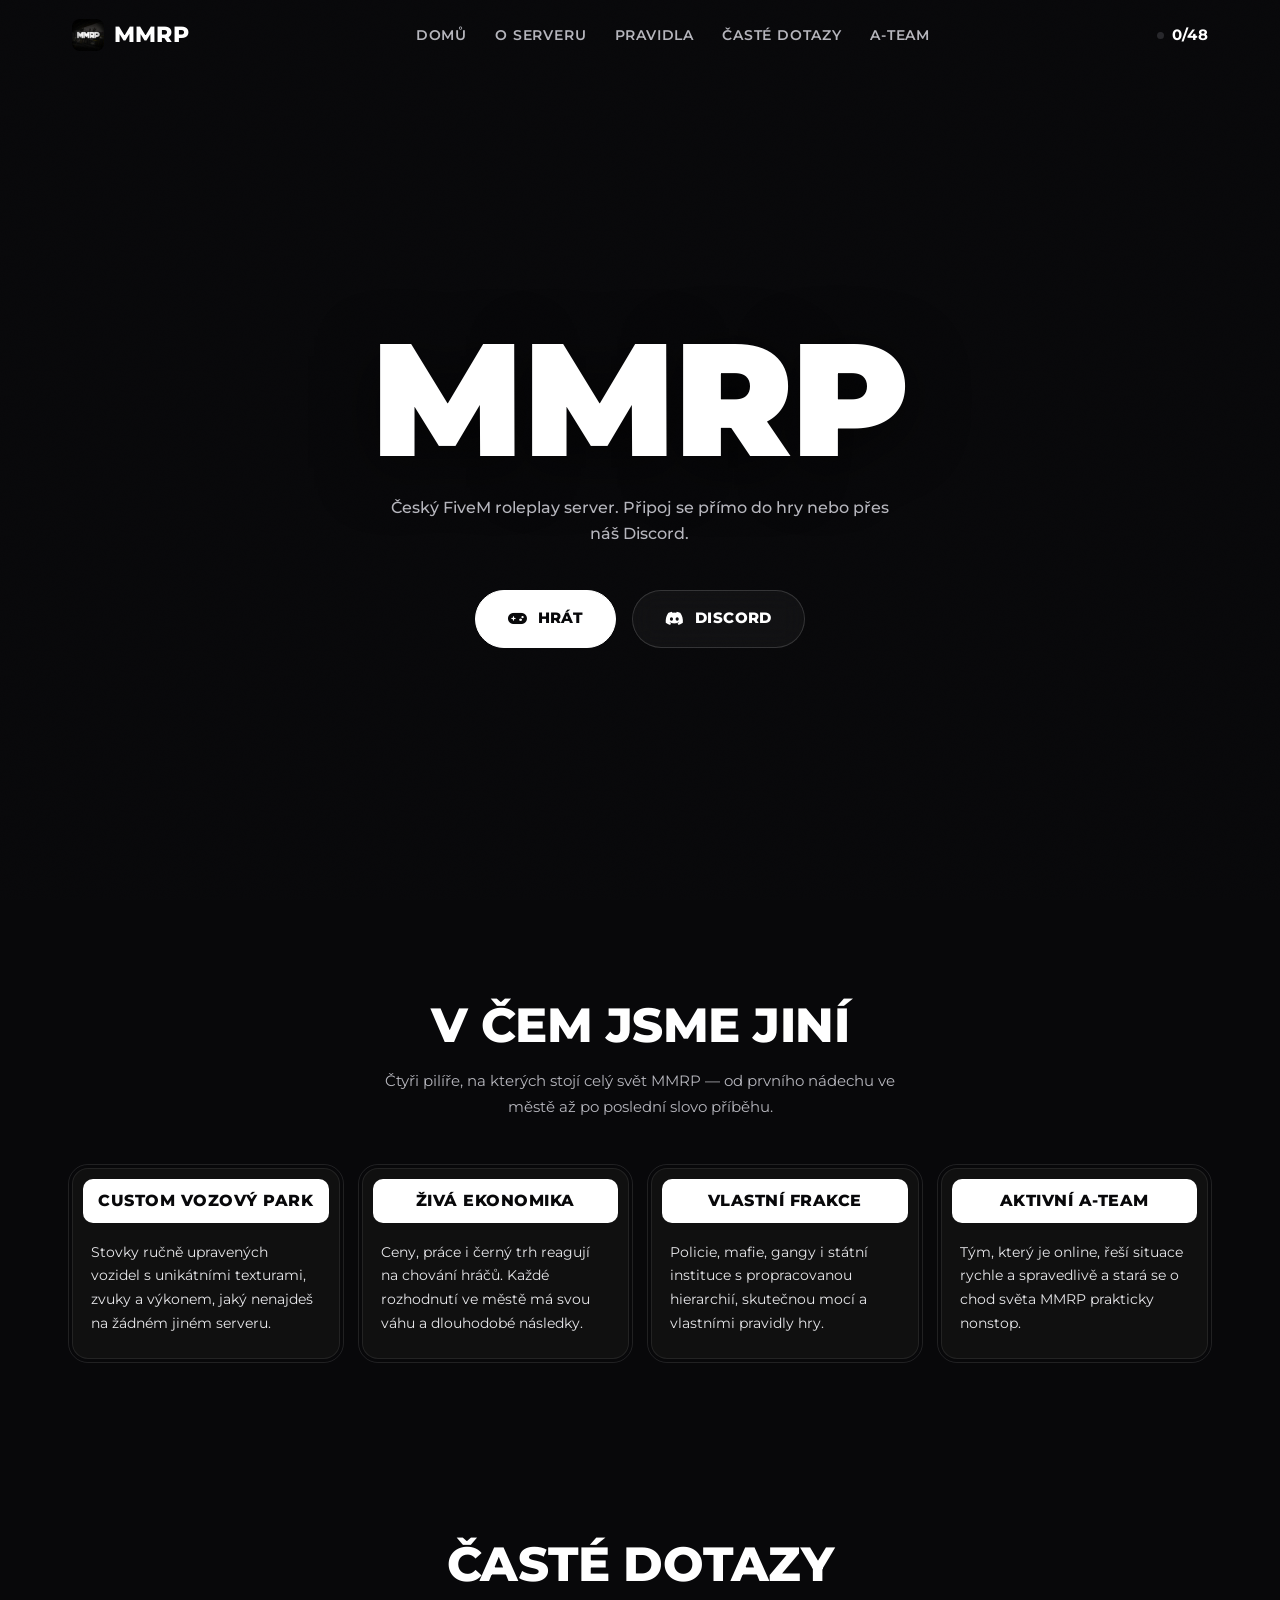
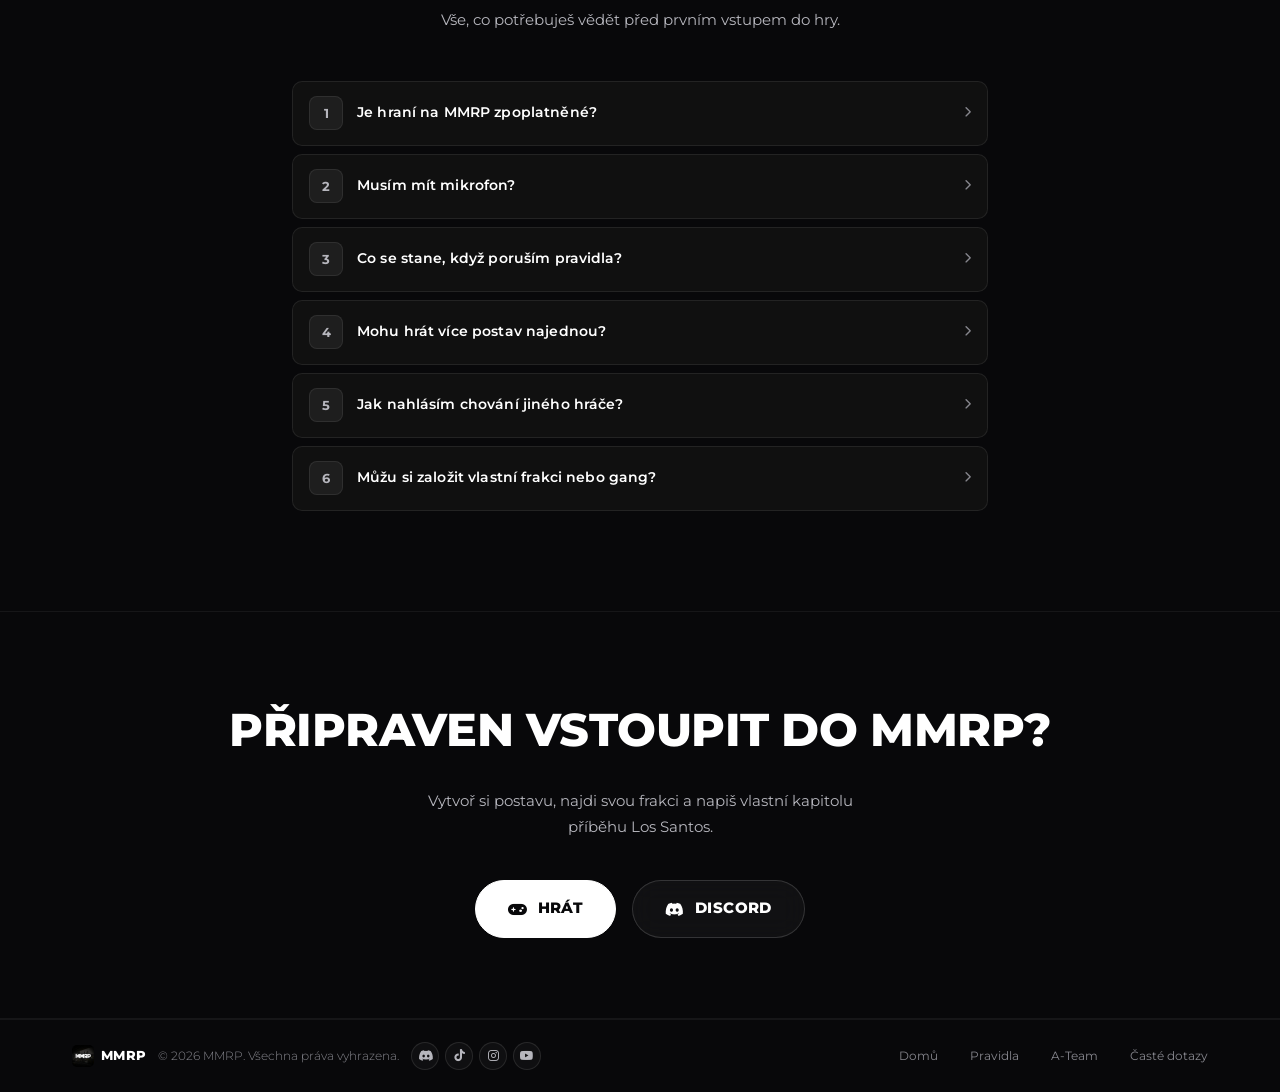
==== commit f2faca8f: "Nav, FAQ and heading polish - Remove Discord from top nav; slightly bolder nav links - Slightly smal" ====
--- a/index.html
+++ b/index.html
@@ -28,7 +28,6 @@
       <a href="pravidla.html">Pravidla</a>
       <a href="#faq">Časté dotazy</a>
       <a href="tym.html">A-Team</a>
-      <a href="https://discord.gg/dqZ7HvwFc6" target="_blank" rel="noopener">Discord</a>
     </div>
 
     <div class="nav-right">
@@ -124,7 +123,7 @@
     <div class="faq-list reveal">
       <div class="faq-item">
         <button class="faq-question" type="button">
-          <span class="faq-num">01</span>
+          <span class="faq-num">1</span>
           <span class="faq-question-text">Je hraní na MMRP zpoplatněné?</span>
           <i class="fa-solid fa-chevron-right"></i>
         </button>
@@ -132,7 +131,7 @@
       </div>
       <div class="faq-item">
         <button class="faq-question" type="button">
-          <span class="faq-num">02</span>
+          <span class="faq-num">2</span>
           <span class="faq-question-text">Musím mít mikrofon?</span>
           <i class="fa-solid fa-chevron-right"></i>
         </button>
@@ -140,7 +139,7 @@
       </div>
       <div class="faq-item">
         <button class="faq-question" type="button">
-          <span class="faq-num">03</span>
+          <span class="faq-num">3</span>
           <span class="faq-question-text">Co se stane, když poruším pravidla?</span>
           <i class="fa-solid fa-chevron-right"></i>
         </button>
@@ -148,7 +147,7 @@
       </div>
       <div class="faq-item">
         <button class="faq-question" type="button">
-          <span class="faq-num">04</span>
+          <span class="faq-num">4</span>
           <span class="faq-question-text">Mohu hrát více postav najednou?</span>
           <i class="fa-solid fa-chevron-right"></i>
         </button>
@@ -156,7 +155,7 @@
       </div>
       <div class="faq-item">
         <button class="faq-question" type="button">
-          <span class="faq-num">05</span>
+          <span class="faq-num">5</span>
           <span class="faq-question-text">Jak nahlásím chování jiného hráče?</span>
           <i class="fa-solid fa-chevron-right"></i>
         </button>
@@ -164,7 +163,7 @@
       </div>
       <div class="faq-item">
         <button class="faq-question" type="button">
-          <span class="faq-num">06</span>
+          <span class="faq-num">6</span>
           <span class="faq-question-text">Můžu si založit vlastní frakci nebo gang?</span>
           <i class="fa-solid fa-chevron-right"></i>
         </button>
--- a/style.css
+++ b/style.css
@@ -159,12 +159,12 @@
 
 .section-title{
   font-family:var(--font-display);
-  font-weight:700;
-  font-size:clamp(24px, 3.2vw, 36px);
-  letter-spacing:.04em;
-  line-height:1.15;
+  font-weight:800;
+  font-size:clamp(30px, 4.5vw, 48px);
+  letter-spacing:-.01em;
+  line-height:1.08;
   text-transform:uppercase;
-  margin-bottom:14px;
+  margin-bottom:16px;
 }
 
 .section-desc{
@@ -297,7 +297,7 @@
 }
 .nav-links a{
   font-size:13.5px;
-  font-weight:500;
+  font-weight:600;
   letter-spacing:.06em;
   text-transform:uppercase;
   color:var(--gray-300);
@@ -476,7 +476,7 @@
 
 .hero-desc{
   font-size:16px;
-  font-weight:300;
+  font-weight:500;
   color:var(--gray-300);
   max-width:520px;
   margin:20px auto 42px;
@@ -584,7 +584,9 @@
   flex-direction:column;
   height:100%;
   outline-color:rgba(255,255,255,.1);
-  background:rgba(14,14,18,.88);
+  background:#101010;
+  backdrop-filter:none;
+  -webkit-backdrop-filter:none;
 }
 
 .feature-card-head{
@@ -808,40 +810,19 @@
 /* ============================== */
 .cta-band{
   position:relative;
-  padding:72px 0;
+  padding:80px 0;
   text-align:center;
   border-top:1px solid var(--border);
-  overflow:hidden;
-}
-
-.cta-band::before{
-  content:'';
-  position:absolute;
-  inset:0;
-  background:linear-gradient(180deg, rgba(255,255,255,.025) 0%, transparent 35%, transparent 65%, rgba(255,255,255,.015) 100%);
-  pointer-events:none;
-}
-
-.cta-band::after{
-  content:'';
-  position:absolute;
-  top:0;
-  left:50%;
-  width:min(480px, 60%);
-  height:1px;
-  transform:translateX(-50%);
-  background:linear-gradient(90deg, transparent, rgba(255,255,255,.12), transparent);
-  pointer-events:none;
+  border-bottom:1px solid var(--border);
 }
 
 .cta-title{
   font-family:var(--font-display);
-  font-weight:700;
-  font-size:clamp(24px, 3.5vw, 36px);
-  letter-spacing:.04em;
+  font-weight:800;
+  font-size:clamp(28px, 4.5vw, 46px);
+  letter-spacing:-.01em;
   text-transform:uppercase;
-  margin-bottom:16px;
-  position:relative;
+  margin-bottom:20px;
 }
 
 .cta-desc{
@@ -849,11 +830,10 @@
   font-weight:400;
   font-size:15px;
   max-width:480px;
-  margin:0 auto 36px;
-  position:relative;
+  margin:0 auto 40px;
   line-height:1.75;
 }
-.cta-band .btn-row{ justify-content:center; position:relative; }
+.cta-band .btn-row{ justify-content:center; }
 
 /* ============================== */
 /* FOOTER — minimalistický         */
@@ -1062,12 +1042,12 @@
 
 .page-title{
   font-family:var(--font-display);
-  font-weight:700;
-  font-size:clamp(28px, 4.5vw, 44px);
-  letter-spacing:.03em;
+  font-weight:800;
+  font-size:clamp(30px, 4.5vw, 48px);
+  letter-spacing:-.01em;
+  line-height:1.08;
   text-transform:uppercase;
-  line-height:1.1;
-  margin-bottom:14px;
+  margin-bottom:16px;
 }
 
 .page-lead{
@@ -1156,20 +1136,20 @@
   border:1px solid rgba(255,255,255,.08);
   border-radius:var(--radius-sm);
   overflow:hidden;
-  background:rgba(14,14,18,.82);
-  backdrop-filter:blur(12px);
-  -webkit-backdrop-filter:blur(12px);
+  background:#101010;
+  backdrop-filter:none;
+  -webkit-backdrop-filter:none;
   transition:border-color .3s ease, background .3s ease;
 }
 
 .faq-item:hover{
   border-color:rgba(255,255,255,.12);
-  background:rgba(255,255,255,.04);
+  background:#141414;
 }
 
 .faq-item.open{
   border-color:rgba(255,255,255,.16);
-  background:rgba(255,255,255,.045);
+  background:#141414;
 }
 
 .faq-question{
@@ -1191,11 +1171,11 @@
   border-radius:8px;
   background:rgba(255,255,255,.06);
   border:1px solid rgba(255,255,255,.08);
-  font-family:var(--font-mono);
-  font-size:11px;
-  font-weight:600;
+  font-family:var(--font-display);
+  font-size:13px;
+  font-weight:700;
   color:var(--gray-300);
-  letter-spacing:.02em;
+  letter-spacing:0;
 }
 
 .faq-question-text{
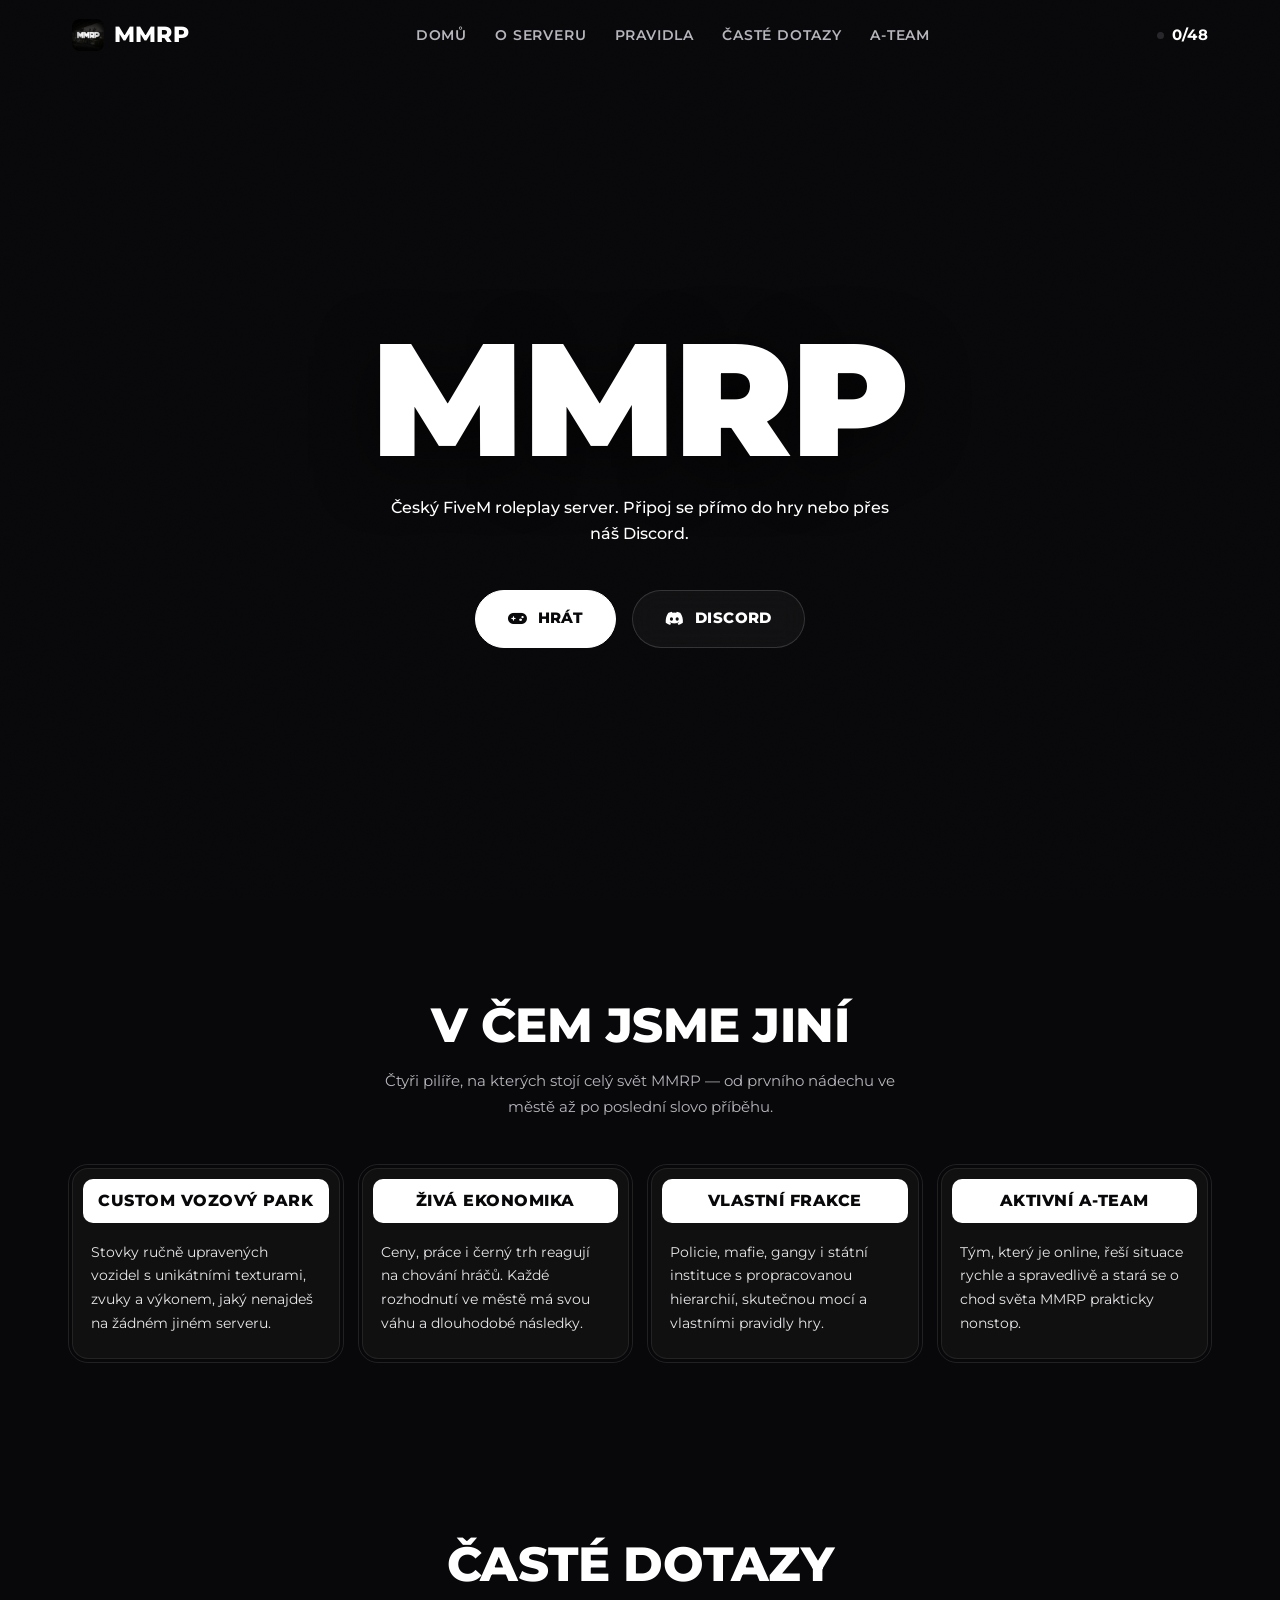
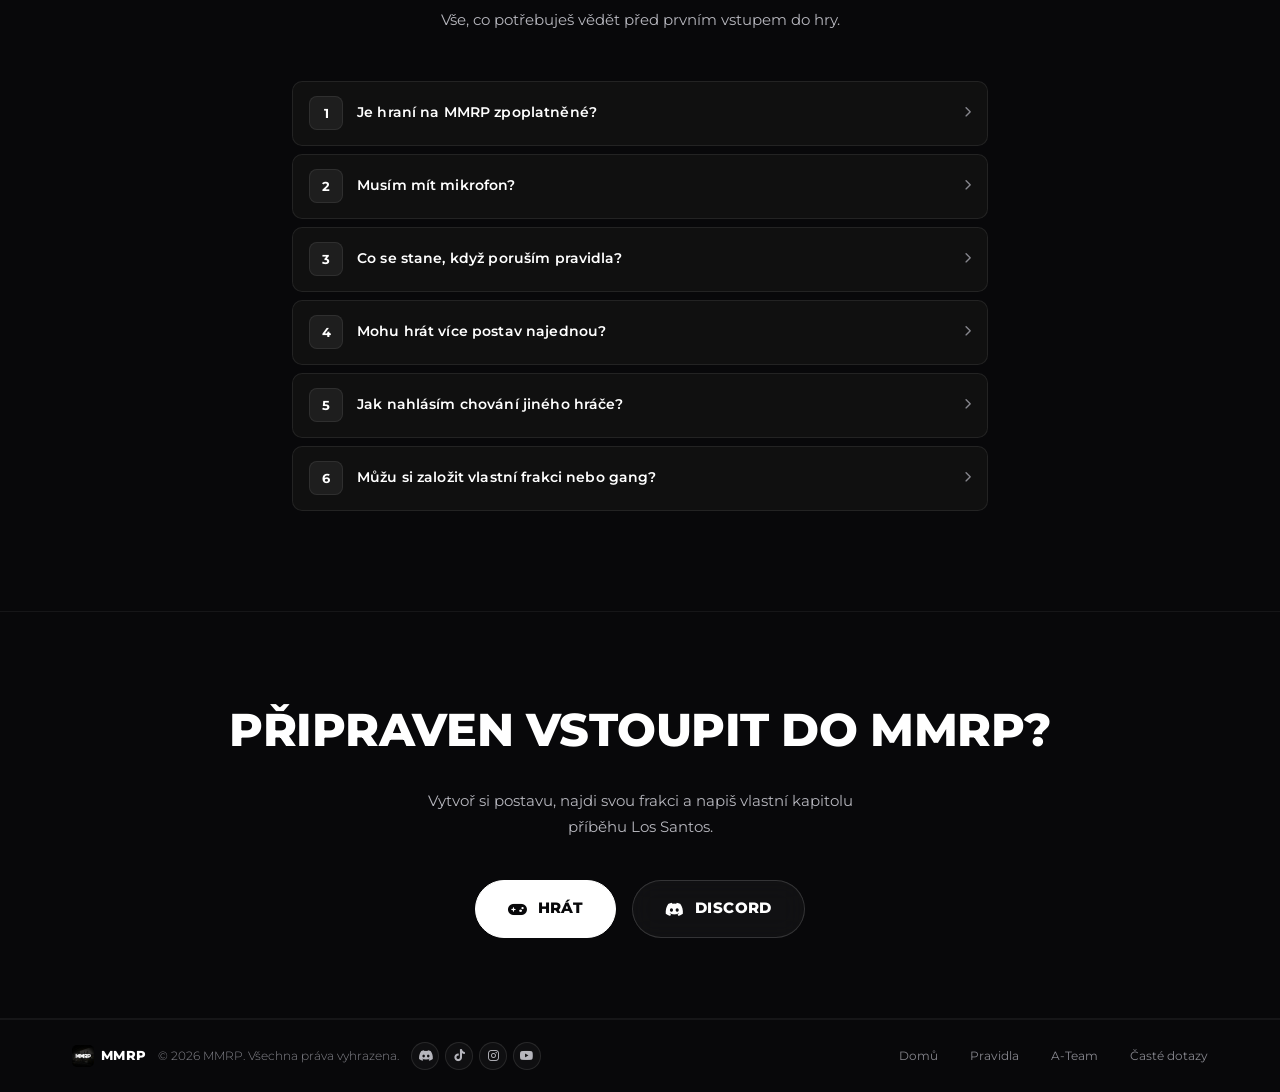
==== commit d88ca5a0: "Replace YouTube hero background with local backroundvideo.mp4 Co-authored-by: Govenn <lukegoat.42@gm" ====
--- a/index.html
+++ b/index.html
@@ -47,14 +47,15 @@
 <header class="hero" id="home">
   <div class="hero-video-wrap" aria-hidden="true">
     <div class="hero-video-cover"></div>
-    <iframe
+    <video
       class="hero-video"
-      src="https://www.youtube-nocookie.com/embed/DAQYMyzE8ww?autoplay=1&mute=1&loop=1&playlist=DAQYMyzE8ww&controls=0&rel=0&modestbranding=1&playsinline=1&iv_load_policy=3&disablekb=1&fs=0&enablejsapi=1&start=1"
-      title=""
-      allow="autoplay; encrypted-media; picture-in-picture"
-      referrerpolicy="strict-origin-when-cross-origin"
-      tabindex="-1"
-    ></iframe>
+      src="backroundvideo.mp4"
+      autoplay
+      muted
+      loop
+      playsinline
+      preload="auto"
+    ></video>
   </div>
 
   <div class="hero-content">
--- a/style.css
+++ b/style.css
@@ -414,7 +414,7 @@
   overflow:hidden;
 }
 
-/* Video pozadí — noční město, ztlumené overlay gradientem */
+/* Video pozadí — lokální soubor, ztlumené overlay gradientem */
 .hero-video-wrap{
   position:absolute;
   inset:0;
@@ -440,7 +440,7 @@
   height:56.25vw;
   min-width:177.78vh;
   min-height:100vh;
-  border:0;
+  object-fit:cover;
   transform:translate(-50%, -50%) scale(1.18);
   pointer-events:none;
   filter:saturate(.8) brightness(.55) contrast(1.05);
@@ -477,7 +477,7 @@
 .hero-desc{
   font-size:16px;
   font-weight:500;
-  color:var(--gray-300);
+  color:var(--white);
   max-width:520px;
   margin:20px auto 42px;
 }
@@ -1174,7 +1174,7 @@
   font-family:var(--font-display);
   font-size:13px;
   font-weight:700;
-  color:var(--gray-300);
+  color:var(--white);
   letter-spacing:0;
 }
 
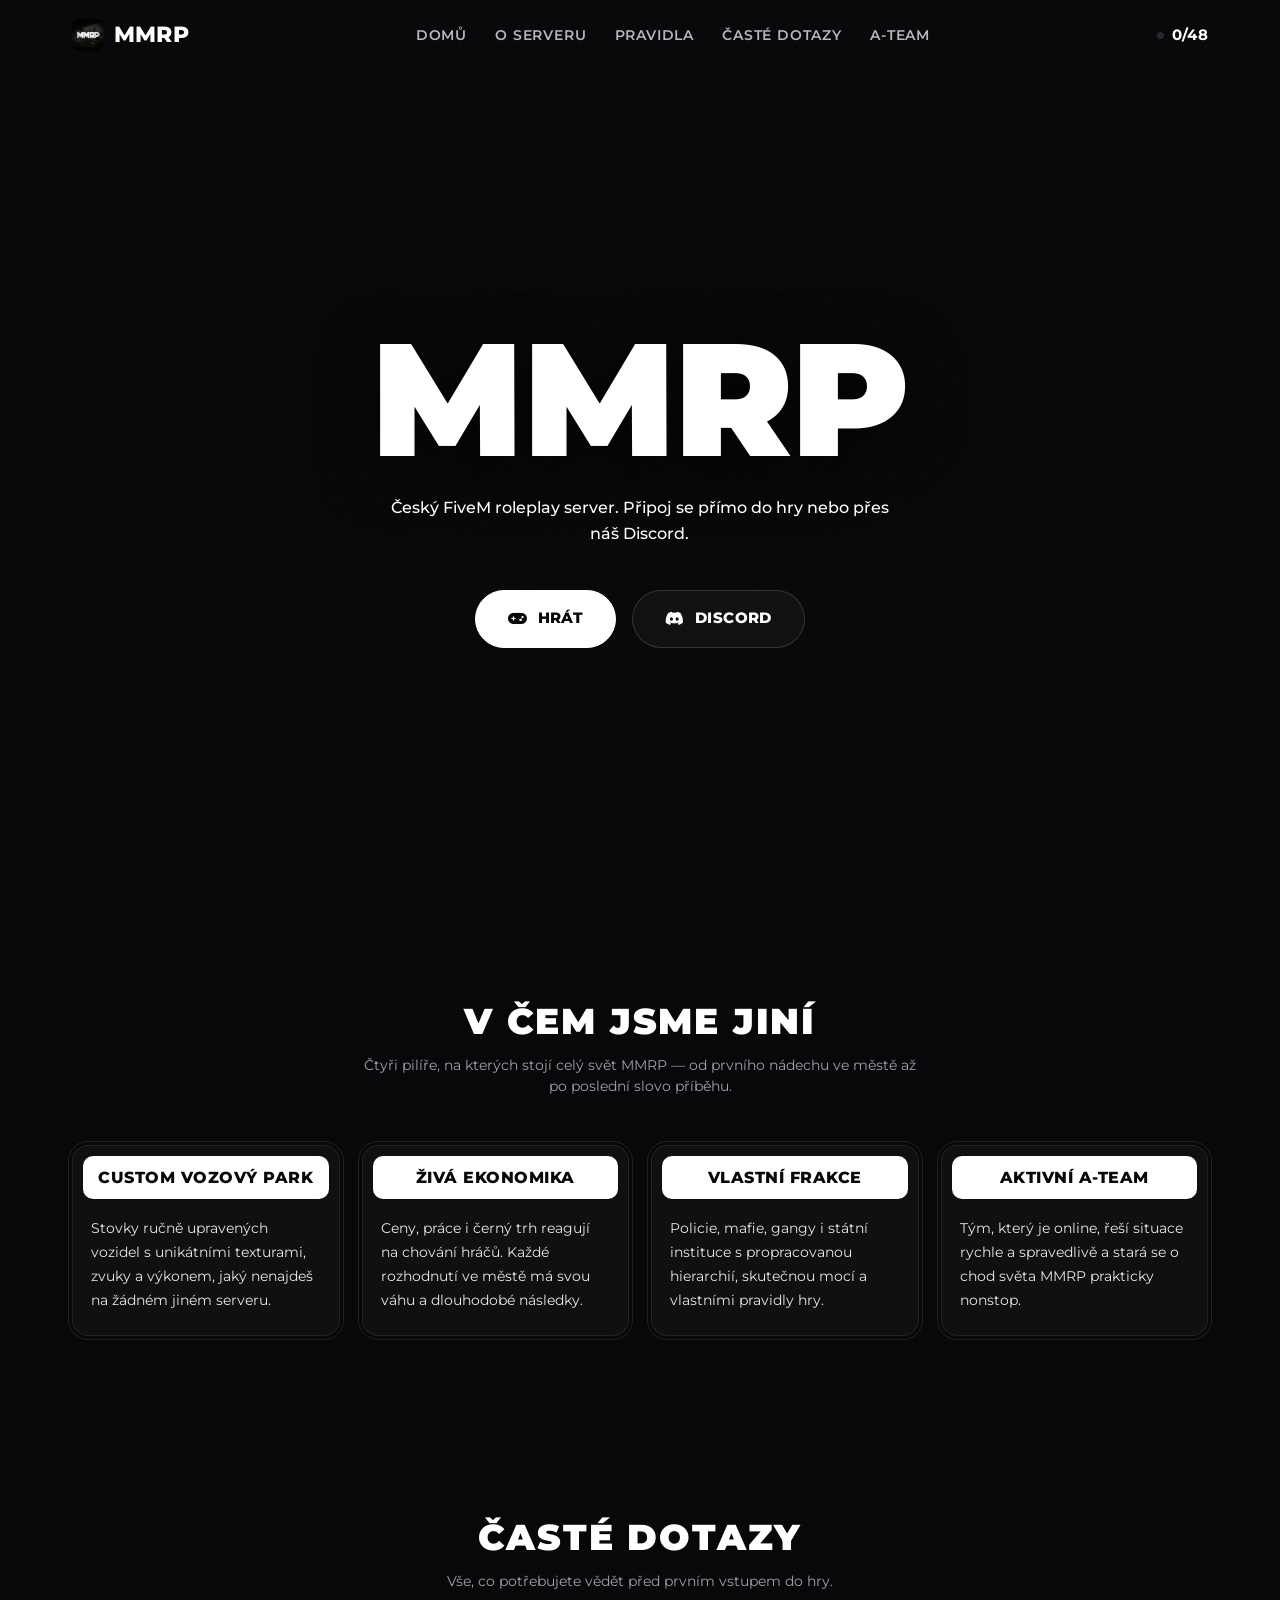
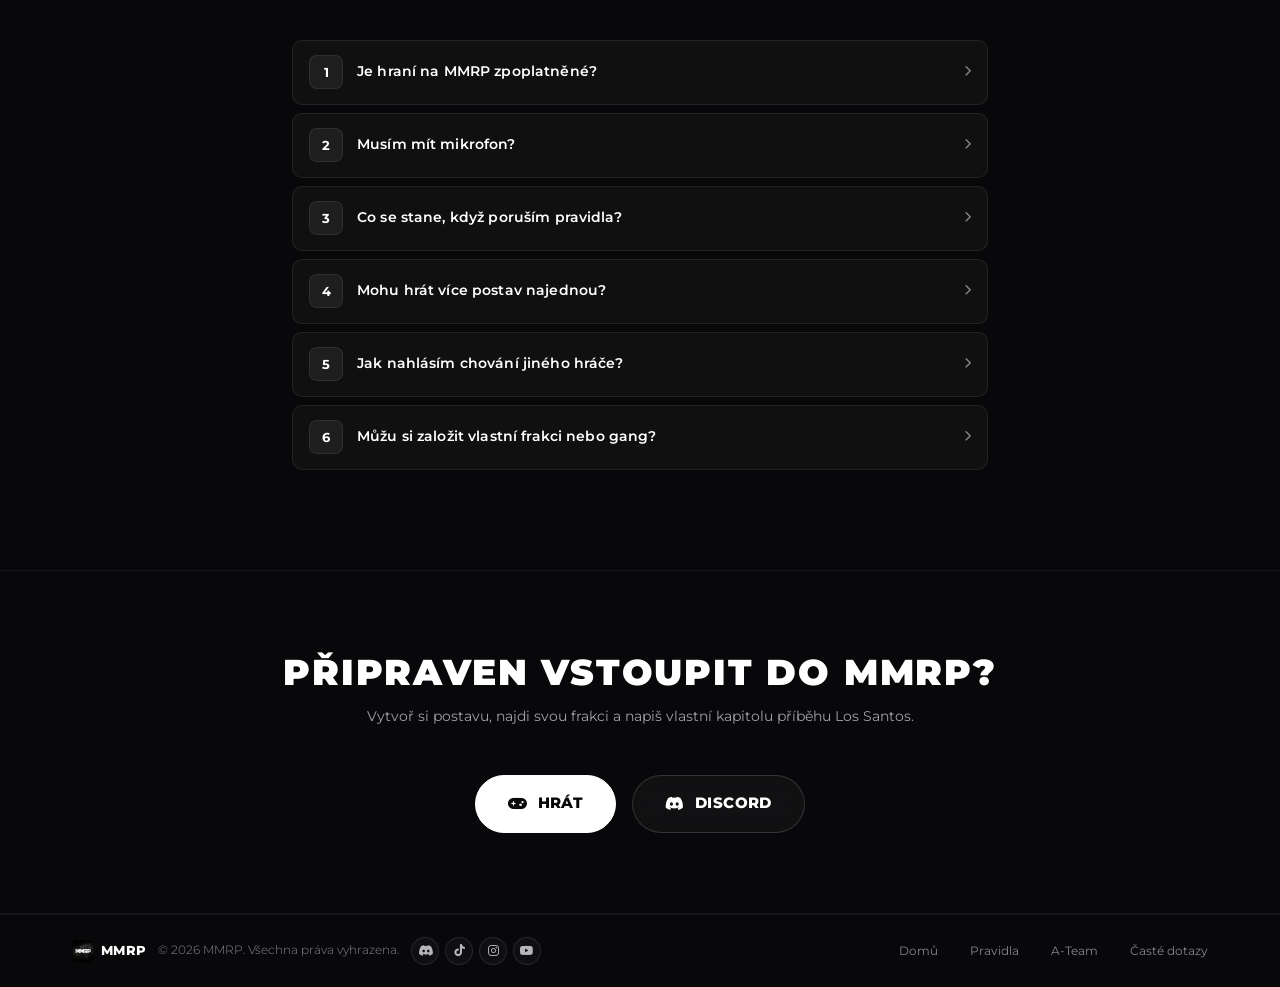
==== commit 1037c32b: "Match homepage section headings to rpcko.fun style - Title: Montserrat 900, uppercase, tracking-wide" ====
--- a/index.html
+++ b/index.html
@@ -118,7 +118,7 @@
   <div class="container container--narrow">
     <div class="section-head section-head--center reveal">
       <h2 class="section-title">Časté dotazy</h2>
-      <p class="section-desc">Vše, co potřebuješ vědět před prvním vstupem do hry.</p>
+      <p class="section-desc">Vše, co potřebujete vědět před prvním vstupem do hry.</p>
     </div>
 
     <div class="faq-list reveal">
@@ -176,9 +176,11 @@
 
 <section class="cta-band">
   <div class="container">
-    <h2 class="cta-title reveal">Připraven vstoupit do MMRP?</h2>
-    <p class="cta-desc reveal">Vytvoř si postavu, najdi svou frakci a napiš vlastní kapitolu příběhu Los Santos.</p>
-    <div class="btn-row">
+    <div class="section-head reveal">
+      <h2 class="section-title">Připraven vstoupit do MMRP?</h2>
+      <p class="section-desc">Vytvoř si postavu, najdi svou frakci a napiš vlastní kapitolu příběhu Los Santos.</p>
+    </div>
+    <div class="btn-row reveal">
       <a href="fivem://connect/000.000.000.000:30120" class="btn btn--primary">
         <i class="fa-solid fa-gamepad"></i> Hrát
       </a>
--- a/style.css
+++ b/style.css
@@ -124,6 +124,7 @@
 }
 
 .section-head{
+  text-align:center;
   margin-bottom:48px;
 }
 
@@ -131,8 +132,9 @@
   text-align:left;
 }
 
-.section-head--center{
-  text-align:center;
+.section-head--left .section-desc{
+  margin-left:0;
+  margin-right:0;
 }
 
 .section-head--center .section-desc{
@@ -159,21 +161,23 @@
 
 .section-title{
   font-family:var(--font-display);
-  font-weight:800;
-  font-size:clamp(30px, 4.5vw, 48px);
-  letter-spacing:-.01em;
-  line-height:1.08;
+  font-weight:900;
+  font-size:clamp(24px, 4vw, 36px);
+  letter-spacing:.05em;
+  line-height:1.2;
   text-transform:uppercase;
-  margin-bottom:16px;
+  color:var(--white);
+  margin-bottom:12px;
 }
 
 .section-desc{
-  color:var(--gray-300);
+  font-family:var(--font-display);
+  color:#a1a1aa;
   font-weight:400;
-  font-size:15px;
-  max-width:520px;
-  margin-bottom:0;
-  line-height:1.75;
+  font-size:clamp(12px, 1.4vw, 14px);
+  max-width:560px;
+  margin:0 auto;
+  line-height:1.5;
 }
 
 /* --- Scroll reveal --- */
@@ -816,23 +820,6 @@
   border-bottom:1px solid var(--border);
 }
 
-.cta-title{
-  font-family:var(--font-display);
-  font-weight:800;
-  font-size:clamp(28px, 4.5vw, 46px);
-  letter-spacing:-.01em;
-  text-transform:uppercase;
-  margin-bottom:20px;
-}
-
-.cta-desc{
-  color:var(--gray-300);
-  font-weight:400;
-  font-size:15px;
-  max-width:480px;
-  margin:0 auto 40px;
-  line-height:1.75;
-}
 .cta-band .btn-row{ justify-content:center; }
 
 /* ============================== */
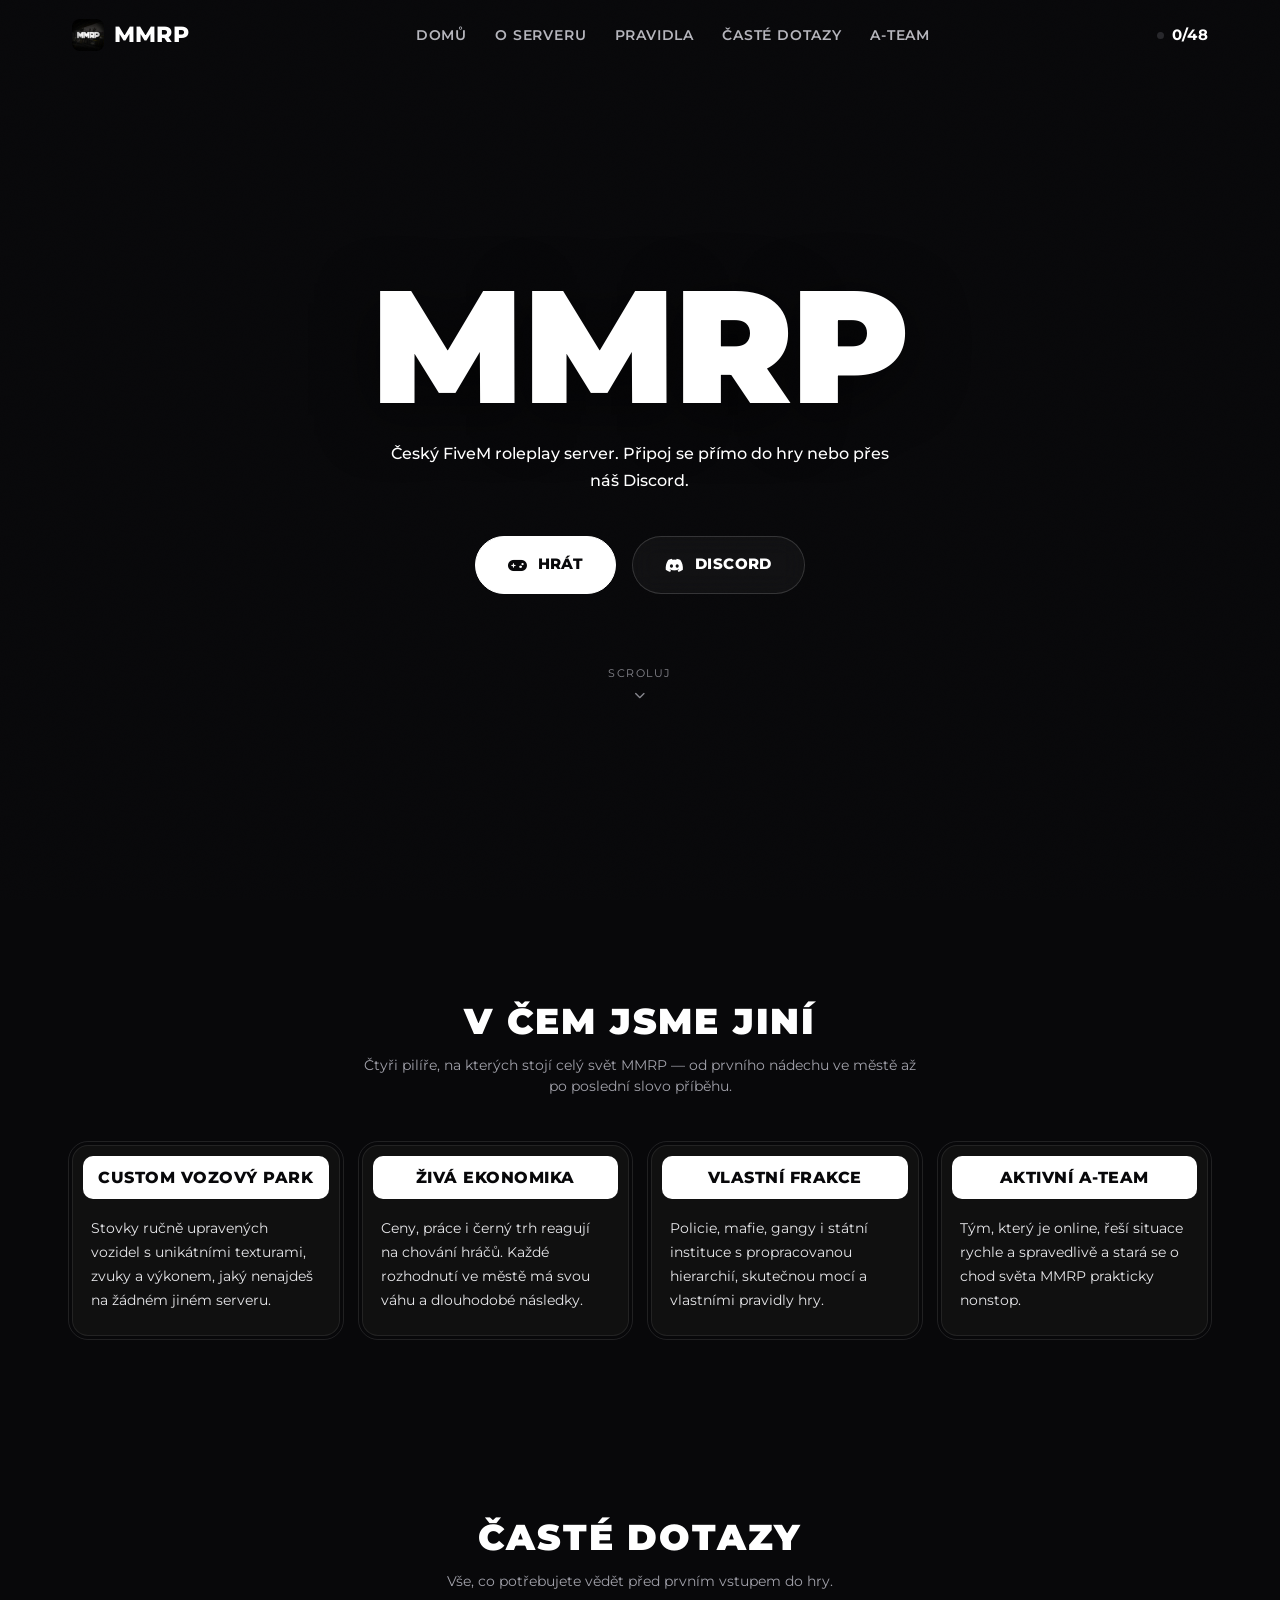
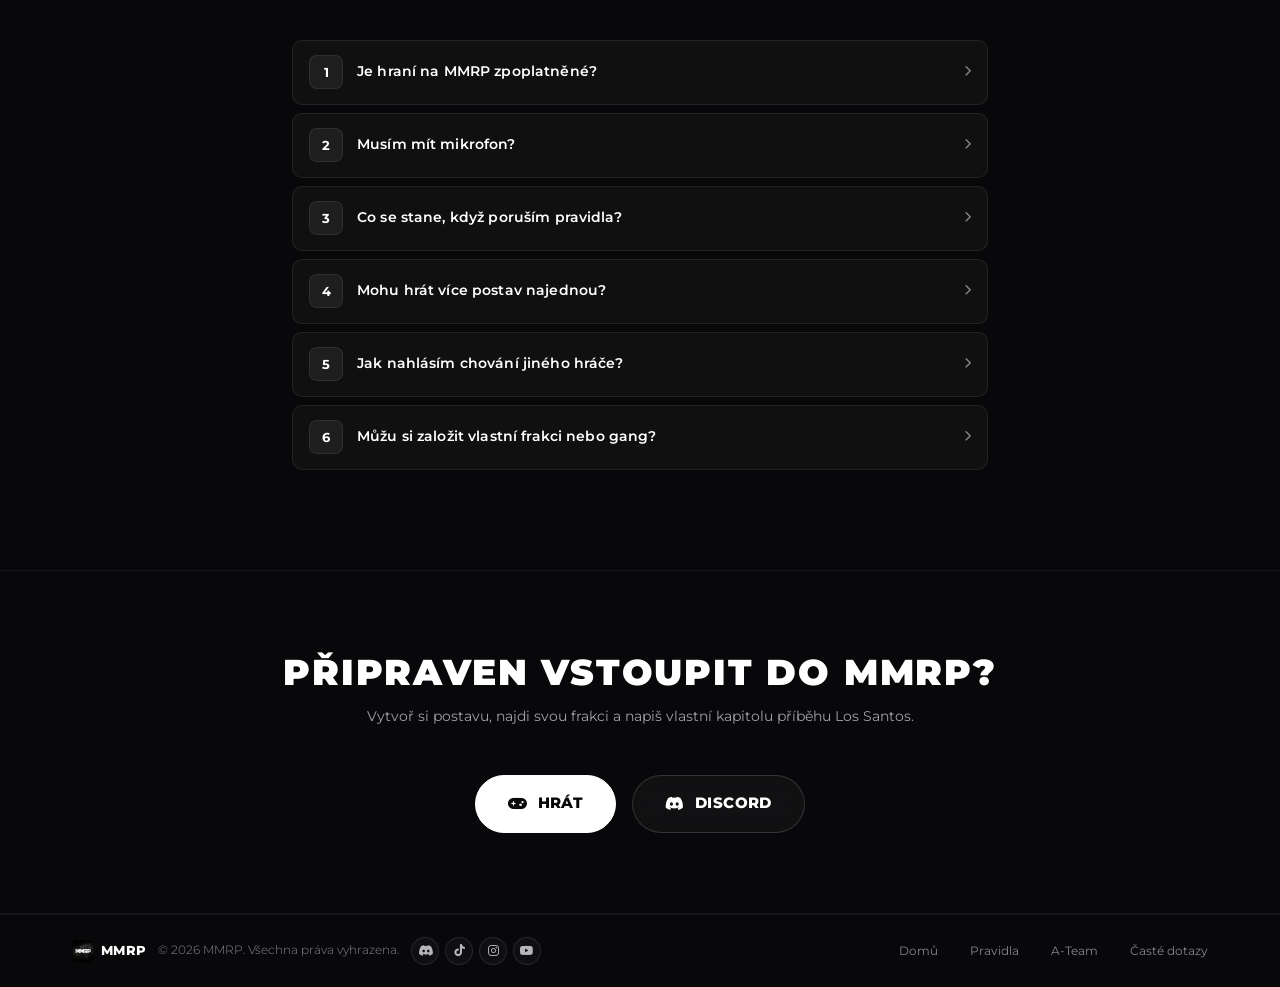
==== commit 72491c8f: "Final polish: left back link, faster FAQ, restore scroll cue - Pravidla: Zpět button aligned left li" ====
--- a/index.html
+++ b/index.html
@@ -71,6 +71,11 @@
       <a href="https://discord.gg/dqZ7HvwFc6" target="_blank" rel="noopener" class="btn btn--ghost">
         <i class="fa-brands fa-discord"></i> Discord
       </a>
+    </div>
+
+    <div class="scroll-cue">
+      <span>Scroluj</span>
+      <i class="fa-solid fa-chevron-down"></i>
     </div>
   </div>
 </header>
--- a/style.css
+++ b/style.css
@@ -488,6 +488,26 @@
 
 .hero .btn-row{
   justify-content:center;
+  margin-bottom:70px;
+}
+
+.scroll-cue{
+  display:flex;
+  flex-direction:column;
+  align-items:center;
+  gap:8px;
+  color:var(--gray-500);
+  font-family:var(--font-display);
+  font-size:11px;
+  letter-spacing:.14em;
+  text-transform:uppercase;
+}
+.scroll-cue i{
+  animation:bounce 2s ease-in-out infinite;
+}
+@keyframes bounce{
+  0%,100%{ transform:translateY(0); opacity:.5; }
+  50%{ transform:translateY(8px); opacity:1; }
 }
 
 /* ============================== */
@@ -671,143 +691,137 @@
 /* ============================== */
 /* TÝM                             */
 /* ============================== */
+.team-page{
+  padding-top:calc(var(--nav-height) + 32px);
+}
+
+.team-page .back-link{
+  margin-bottom:36px;
+}
+
+.team-board{
+  display:flex;
+  flex-direction:column;
+  gap:72px;
+}
+
+.team-group{
+  width:100%;
+}
+
+.team-category-head{
+  display:flex;
+  align-items:center;
+  gap:20px;
+  margin-bottom:32px;
+}
+
+.team-category-line{
+  flex:1;
+  height:1px;
+  background:linear-gradient(90deg, transparent, rgba(255,255,255,.14), transparent);
+}
+
+.team-category-title{
+  flex-shrink:0;
+  font-family:var(--font-display);
+  font-weight:900;
+  font-size:clamp(13px, 1.8vw, 15px);
+  letter-spacing:.14em;
+  text-transform:uppercase;
+  color:var(--white);
+  white-space:nowrap;
+}
+
 .team-grid{
-  display:flex;
-  flex-wrap:wrap;
-  justify-content:center;
-  gap:24px;
+  display:grid;
+  grid-template-columns:repeat(2, minmax(0, 1fr));
+  gap:14px;
+  max-width:760px;
+  margin:0 auto;
 }
 
 .team-card{
-  padding:36px 28px;
+  display:flex;
+  flex-direction:column;
+  align-items:center;
   text-align:center;
-  flex:0 1 calc(25% - 18px);
-  min-width:220px;
-  max-width:270px;
-}
-
-.avatar{
-  position:relative;
-  width:78px; height:78px;
+  padding:28px 20px 24px;
+  border-radius:12px;
+  border:1px solid rgba(255,255,255,.08);
+  background:#101010;
+  transition:border-color .3s ease, background .3s ease;
+}
+
+.team-card:hover{
+  border-color:rgba(255,255,255,.16);
+  background:#121212;
+}
+
+.team-avatar{
+  width:72px;
+  height:72px;
   border-radius:50%;
-  margin:0 auto 22px;
-  display:flex; align-items:center; justify-content:center;
   overflow:hidden;
-  font-family:var(--font-display);
-  font-weight:800;
-  font-size:22px;
-  letter-spacing:0;
-  background:linear-gradient(155deg, rgba(255,255,255,.14), rgba(255,255,255,.02));
-  border:1px solid var(--border-strong);
-  transition:border-color .4s ease;
-}
-.avatar img{
+  margin-bottom:18px;
+  border:1px solid rgba(255,255,255,.12);
+  background:#0a0a0a;
+}
+
+.team-avatar img{
   width:100%;
   height:100%;
   object-fit:cover;
 }
 
+.team-name{
+  font-family:var(--font-display);
+  font-size:15px;
+  font-weight:700;
+  letter-spacing:.01em;
+  color:var(--white);
+  margin-bottom:12px;
+  line-height:1.3;
+  word-break:break-word;
+}
+
+.team-role{
+  display:inline-block;
+  padding:7px 14px;
+  border-radius:999px;
+  background:var(--white);
+  color:var(--bg);
+  font-family:var(--font-display);
+  font-size:10px;
+  font-weight:700;
+  letter-spacing:.08em;
+  text-transform:uppercase;
+  line-height:1;
+}
+
 .team-status{
   text-align:center;
-  color:var(--gray-500);
-  font-family:var(--font-display);
-  font-size:13.5px;
-  padding:40px 0;
-}
-
-.team-updated{
-  text-align:center;
-  color:var(--gray-500);
-  font-family:var(--font-display);
-  font-size:12px;
-  letter-spacing:.05em;
-  margin-top:44px;
-}
-
-/* --- Kategorie týmu: Management (fialová) / High Staff (červená) / Staff (modrá) --- */
-:root{
-  --glow-management: 168, 85, 247;
-  --glow-highstaff:  239, 68, 68;
-  --glow-staff:      59, 130, 246;
-}
-
-.team-group{ margin-bottom:64px; }
-.team-group:last-child{ margin-bottom:0; }
-
-.team-group-title{
-  position:relative;
-  left:50%;
-  width:100vw;
-  max-width:100vw;
-  margin:0 0 28px;
-  transform:translateX(-50%);
-  padding:16px var(--content-pad);
-  font-family:var(--font-display);
-  font-weight:800;
-  font-size:clamp(26px, 3vw, 32px);
-  line-height:1.2;
-  letter-spacing:-.005em;
-  text-transform:uppercase;
-  text-align:center;
-  color:var(--bg);
-  background:var(--white);
-  box-sizing:border-box;
-}
-
-/* Kategorie: barevný akcent na rámečku avataru */
-.team-card[data-category="management"] .avatar{
-  border:2px solid rgb(var(--glow-management));
-}
-.team-card[data-category="high-staff"] .avatar{
-  border:2px solid rgb(var(--glow-highstaff));
-}
-.team-card[data-category="staff"] .avatar{
-  border:2px solid rgb(var(--glow-staff));
-}
-
-.team-card:hover{
-  transform:translateZ(0);
-  border-color:var(--border);
-  outline-color:rgba(255,255,255,.03);
-  box-shadow:none;
-}
-.team-card:hover::before{
-  opacity:0;
-  transform:translate(-18%, -18%) scale(.3);
-}
-
-.team-name{
-  font-size:16.5px;
-  font-weight:700;
-  margin-bottom:6px;
-}
-
-.team-role{
-  font-family:var(--font-display);
-  font-weight:700;
-  font-size:11.5px;
-  letter-spacing:.06em;
-  text-transform:uppercase;
-  color:var(--white);
-  display:inline-block;
-  padding:6px 14px;
-  border:none;
-  border-radius:6px;
-}
-.team-card[data-category="management"] .team-role{
-  background:rgb(var(--glow-management));
-}
-.team-card[data-category="high-staff"] .team-role{
-  background:rgb(var(--glow-highstaff));
-}
-.team-card[data-category="staff"] .team-role{
-  background:rgb(var(--glow-staff));
-}
-
-
-.team-card[data-category="management"] { --glow-color: var(--glow-management); }
-.team-card[data-category="high-staff"] { --glow-color: var(--glow-highstaff); }
-.team-card[data-category="staff"] { --glow-color: var(--glow-staff); }
+  color:#a1a1aa;
+  font-family:var(--font-display);
+  font-size:14px;
+  padding:32px 0 48px;
+}
+
+@media (max-width:640px){
+  .team-board{ gap:56px; }
+  .team-grid{
+    grid-template-columns:1fr;
+    max-width:360px;
+  }
+  .team-category-head{ gap:14px; }
+}
+
+@media (min-width:900px){
+  .team-group[data-category="staff"] .team-grid{
+    max-width:960px;
+    grid-template-columns:repeat(3, minmax(0, 1fr));
+  }
+}
 
 /* ============================== */
 /* FINÁLNÍ CTA PÁS                 */
@@ -979,10 +993,6 @@
 /* ============================== */
 @media (max-width:1024px){
   .features-grid{ grid-template-columns:repeat(2, 1fr); }
-  .team-card{
-    flex:0 1 calc(50% - 12px);
-    max-width:none;
-  }
 }
 
 @media (max-width:640px){
@@ -990,10 +1000,6 @@
   .container{ padding:0 22px; }
   :root{ --content-pad:22px; }
   .features-grid{ grid-template-columns:1fr; }
-  .team-card{
-    flex:0 1 calc(50% - 7px);
-    min-width:0;
-  }
   .faq-answer-inner,
   .faq-item.open .faq-answer-inner{
     padding-left:16px;
@@ -1008,7 +1014,7 @@
    PODSTRÁNKY (Pravidla, Whitelist, FAQ, Nahlásit chybu, Stížnost)
    ============================================================ */
 .page-hero{
-  padding:calc(var(--nav-height) + 70px) 0 60px;
+  padding:calc(var(--nav-height) + 48px) 0 56px;
   position:relative;
   border-bottom:1px solid var(--border);
 }
@@ -1027,22 +1033,48 @@
 }
 .back-link:hover{ color:var(--white); gap:12px; }
 
+.page-hero--center{
+  text-align:center;
+}
+
+.page-hero--center .container{
+  display:flex;
+  flex-direction:column;
+  align-items:center;
+}
+
+.page-hero--center .back-link{
+  align-self:flex-start;
+  display:inline-flex;
+}
+
+.page-hero--center .section-head{
+  margin-bottom:0;
+}
+
+.page-hero--center .page-lead{
+  margin-left:auto;
+  margin-right:auto;
+}
+
 .page-title{
   font-family:var(--font-display);
-  font-weight:800;
-  font-size:clamp(30px, 4.5vw, 48px);
-  letter-spacing:-.01em;
-  line-height:1.08;
+  font-weight:900;
+  font-size:clamp(24px, 4vw, 36px);
+  letter-spacing:.05em;
+  line-height:1.2;
   text-transform:uppercase;
-  margin-bottom:16px;
+  color:var(--white);
+  margin-bottom:12px;
 }
 
 .page-lead{
-  color:var(--gray-300);
+  font-family:var(--font-display);
+  color:#a1a1aa;
   font-weight:400;
-  max-width:620px;
-  font-size:15px;
-  line-height:1.75;
+  font-size:clamp(12px, 1.4vw, 14px);
+  max-width:560px;
+  line-height:1.5;
 }
 
 /* --- Pravidla (skupiny pravidel) --- */
@@ -1191,7 +1223,7 @@
 .faq-answer{
   display:grid;
   grid-template-rows:0fr;
-  transition:grid-template-rows .45s cubic-bezier(.4,0,.2,1);
+  transition:grid-template-rows .25s cubic-bezier(.4,0,.2,1);
 }
 
 .faq-item.open .faq-answer{
@@ -1209,9 +1241,9 @@
   line-height:1.75;
   opacity:0;
   transition:
-    opacity .4s cubic-bezier(.4,0,.2,1),
-    padding .45s cubic-bezier(.4,0,.2,1),
-    border-color .35s ease;
+    opacity .22s cubic-bezier(.4,0,.2,1),
+    padding .25s cubic-bezier(.4,0,.2,1),
+    border-color .2s ease;
 }
 
 .faq-item.open .faq-answer-inner{
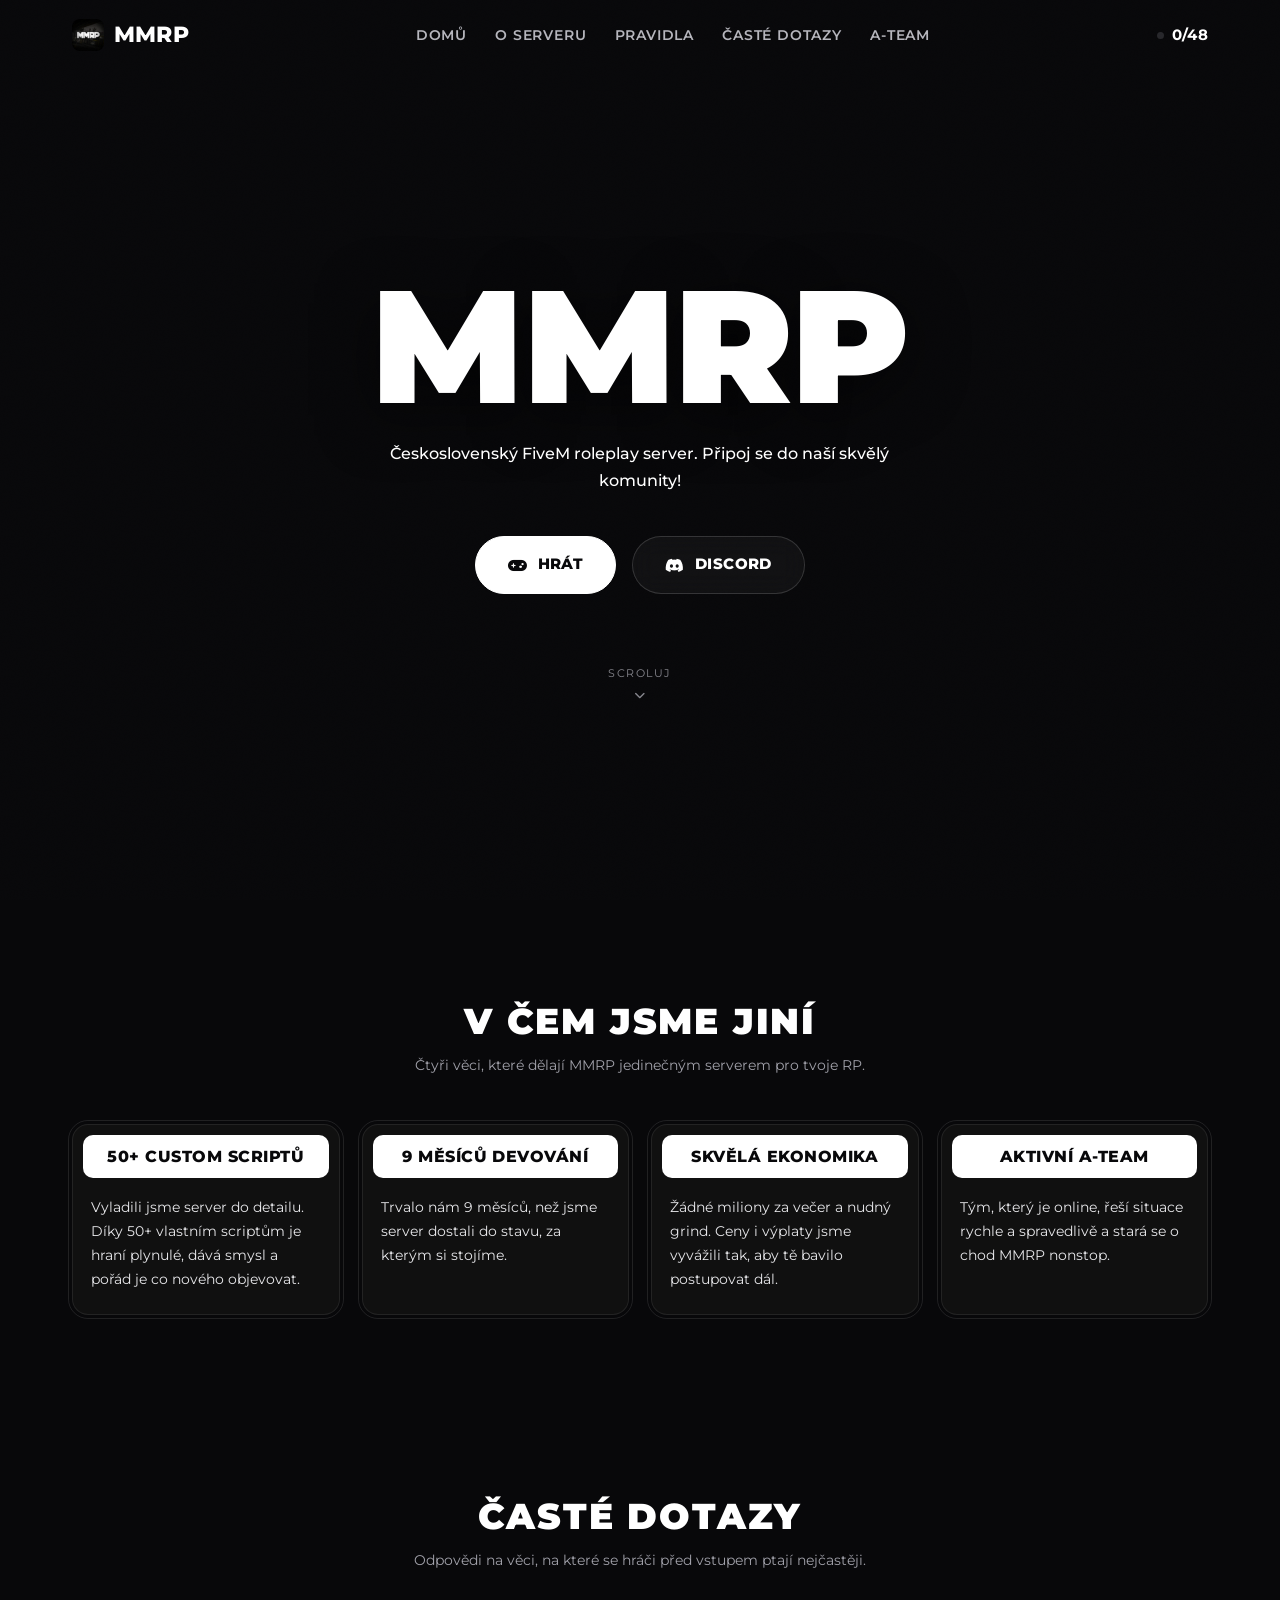
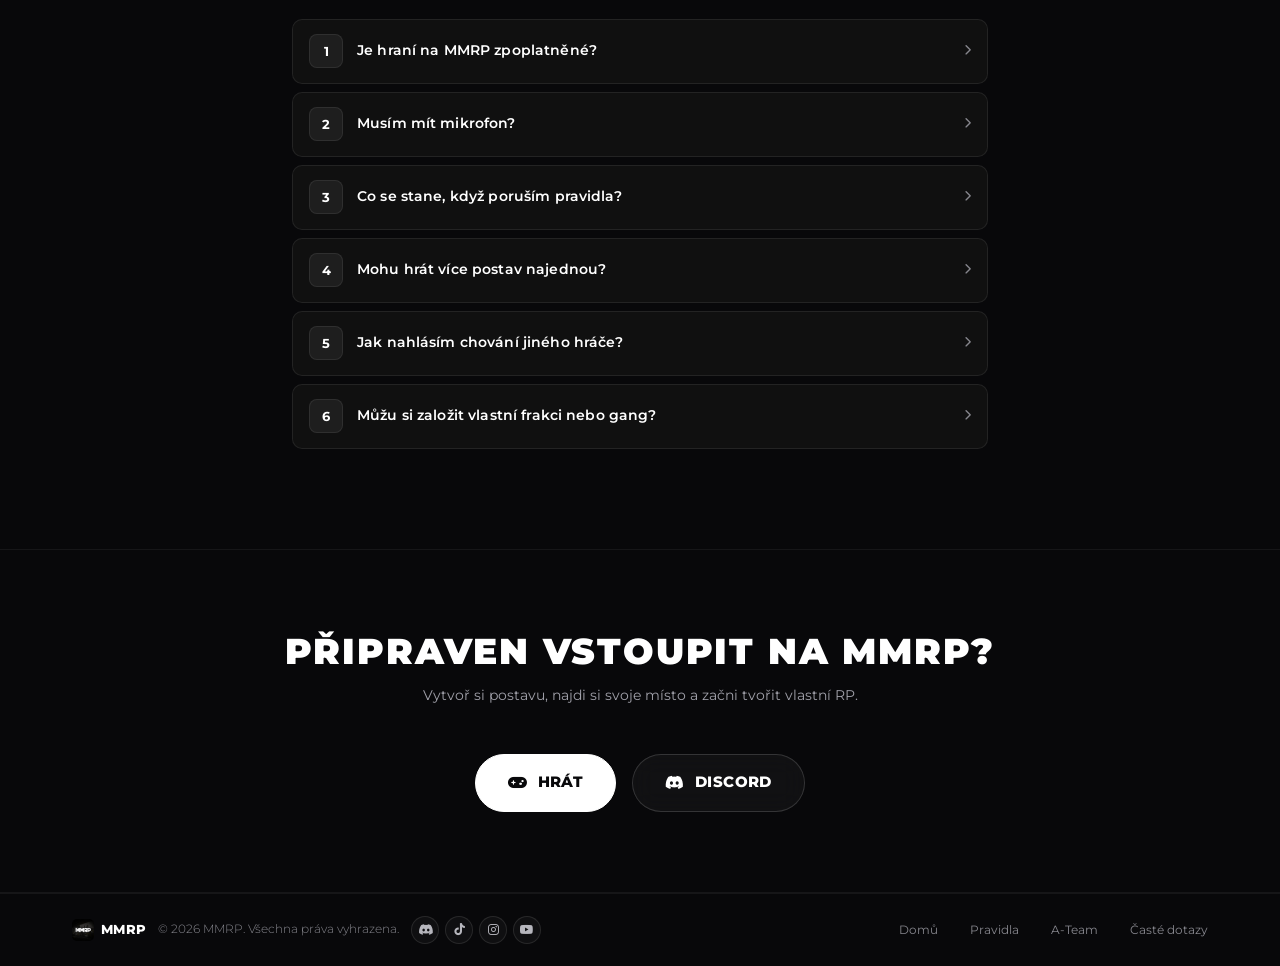
==== commit a2cd77ee: "Revise server branding and community descriptions Updated various text elements to reflect the new b" ====
--- a/index.html
+++ b/index.html
@@ -3,7 +3,7 @@
 <head>
 <meta charset="UTF-8">
 <meta name="viewport" content="width=device-width, initial-scale=1.0">
-<title>MMRP | Český FiveM Roleplay Server</title>
+<title>MMRP | Československý Roleplay Server</title>
 <meta name="description" content="MMRP — český FiveM roleplay server. Vlastní frakce, custom vozový park, živá ekonomika a aktivní A-Team. Vstup do temného srdce Los Santos.">
 
 <link rel="preconnect" href="https://fonts.googleapis.com">
@@ -61,7 +61,7 @@
   <div class="hero-content">
     <h1 class="hero-title">MMRP</h1>
     <p class="hero-desc">
-      Český FiveM roleplay server. Připoj se přímo do hry nebo přes náš Discord.
+      Československý FiveM roleplay server. Připoj se do naší skvělý komunity!
     </p>
 
     <div class="btn-row">
@@ -84,36 +84,36 @@
   <div class="container">
     <div class="section-head section-head--center reveal">
       <h2 class="section-title">V čem jsme jiní</h2>
-      <p class="section-desc">Čtyři pilíře, na kterých stojí celý svět MMRP — od prvního nádechu ve městě až po poslední slovo příběhu.</p>
+      <p class="section-desc">Čtyři věci, které dělají MMRP jedinečným serverem pro tvoje RP.</p>
     </div>
 
     <div class="features-grid">
       <div class="glass-card feature-card reveal">
         <div class="feature-card-head">
-          <h3 class="feature-title">Custom vozový park</h3>
-        </div>
-        <p class="feature-desc">Stovky ručně upravených vozidel s unikátními texturami, zvuky a výkonem, jaký nenajdeš na žádném jiném serveru.</p>
-      </div>
-
-      <div class="glass-card feature-card reveal">
-        <div class="feature-card-head">
-          <h3 class="feature-title">Živá ekonomika</h3>
-        </div>
-        <p class="feature-desc">Ceny, práce i černý trh reagují na chování hráčů. Každé rozhodnutí ve městě má svou váhu a dlouhodobé následky.</p>
-      </div>
-
-      <div class="glass-card feature-card reveal">
-        <div class="feature-card-head">
-          <h3 class="feature-title">Vlastní frakce</h3>
-        </div>
-        <p class="feature-desc">Policie, mafie, gangy i státní instituce s propracovanou hierarchií, skutečnou mocí a vlastními pravidly hry.</p>
+          <h3 class="feature-title">50+ Custom scriptů</h3>
+        </div>
+        <p class="feature-desc">Vyladili jsme server do detailu. Díky 50+ vlastním scriptům je hraní plynulé, dává smysl a pořád je co nového objevovat.</p>
+      </div>
+
+      <div class="glass-card feature-card reveal">
+        <div class="feature-card-head">
+          <h3 class="feature-title">9 měsíců devování</h3>
+        </div>
+        <p class="feature-desc">Trvalo nám 9 měsíců, než jsme server dostali do stavu, za kterým si stojíme.</p>
+      </div>
+
+      <div class="glass-card feature-card reveal">
+        <div class="feature-card-head">
+          <h3 class="feature-title">Skvělá ekonomika</h3>
+        </div>
+        <p class="feature-desc">Žádné miliony za večer a nudný grind. Ceny i výplaty jsme vyvážili tak, aby tě bavilo postupovat dál.</p>
       </div>
 
       <div class="glass-card feature-card reveal">
         <div class="feature-card-head">
           <h3 class="feature-title">Aktivní A-Team</h3>
         </div>
-        <p class="feature-desc">Tým, který je online, řeší situace rychle a spravedlivě a stará se o chod světa MMRP prakticky nonstop.</p>
+        <p class="feature-desc">Tým, který je online, řeší situace rychle a spravedlivě a stará se o chod MMRP nonstop.</p>
       </div>
     </div>
   </div>
@@ -123,7 +123,7 @@
   <div class="container container--narrow">
     <div class="section-head section-head--center reveal">
       <h2 class="section-title">Časté dotazy</h2>
-      <p class="section-desc">Vše, co potřebujete vědět před prvním vstupem do hry.</p>
+      <p class="section-desc">Odpovědi na věci, na které se hráči před vstupem ptají nejčastěji.</p>
     </div>
 
     <div class="faq-list reveal">
@@ -133,7 +133,7 @@
           <span class="faq-question-text">Je hraní na MMRP zpoplatněné?</span>
           <i class="fa-solid fa-chevron-right"></i>
         </button>
-        <div class="faq-answer"><div class="faq-answer-inner">Ne, hraní na MMRP je zcela zdarma. Server se financuje dobrovolnými příspěvky komunity, informace najdeš na Discordu.</div></div>
+        <div class="faq-answer"><div class="faq-answer-inner">Vůbec, hraní nic nestojí. Časem sice plánujeme otevřít store, ale v základu je a bude server pro všechny zdarma. Více informací máme na Discordu.</div></div>
       </div>
       <div class="faq-item">
         <button class="faq-question" type="button">
@@ -141,7 +141,7 @@
           <span class="faq-question-text">Musím mít mikrofon?</span>
           <i class="fa-solid fa-chevron-right"></i>
         </button>
-        <div class="faq-answer"><div class="faq-answer-inner">Ano, funkční mikrofon je nutností. Roleplay stojí na hlasové komunikaci a bez ní se do děje nezapojíš naplno.</div></div>
+        <div class="faq-answer"><div class="faq-answer-inner">Ano, funkční mikrofon fakt potřebuješ. Naše RP je založené na mluvení s ostatními, takže se bez něj neobejdeš.</div></div>
       </div>
       <div class="faq-item">
         <button class="faq-question" type="button">
@@ -149,7 +149,7 @@
           <span class="faq-question-text">Co se stane, když poruším pravidla?</span>
           <i class="fa-solid fa-chevron-right"></i>
         </button>
-        <div class="faq-answer"><div class="faq-answer-inner">Podle závažnosti přestupku uděluje A-Team napomenutí, dočasný kick, timeout, nebo v krajních případech ban. Kompletní pravidla najdeš na stránce Pravidla.</div></div>
+        <div class="faq-answer"><div class="faq-answer-inner">Závisí to na závažnosti přestupku. A-Tým dává podle situace warn, kick nebo ban. Přesné znění pravidel si můžeš přečíst v záložce Pravidla.</div></div>
       </div>
       <div class="faq-item">
         <button class="faq-question" type="button">
@@ -157,7 +157,7 @@
           <span class="faq-question-text">Mohu hrát více postav najednou?</span>
           <i class="fa-solid fa-chevron-right"></i>
         </button>
-        <div class="faq-answer"><div class="faq-answer-inner">Ne, jeden herní účet odpovídá jedné aktivní postavě. Výjimky řeší individuálně A-Team.</div></div>
+        <div class="faq-answer"><div class="faq-answer-inner">Jo, momentálně můžeš hrát za 2 postavy najednou. Můžeš si tak zkusit třeba legál i ilegál zároveň.</div></div>
       </div>
       <div class="faq-item">
         <button class="faq-question" type="button">
@@ -165,7 +165,7 @@
           <span class="faq-question-text">Jak nahlásím chování jiného hráče?</span>
           <i class="fa-solid fa-chevron-right"></i>
         </button>
-        <div class="faq-answer"><div class="faq-answer-inner">Přes tiketový systém na našem Discordu — popiš situaci, přilož důkazy a A-Team se ti ozve.</div></div>
+        <div class="faq-answer"><div class="faq-answer-inner">Jednoduše přes ticket. Otevři si ho buď přímo na serveru, nebo na Discordu, popiš situaci a A-Tým se ti na to podívá.</div></div>
       </div>
       <div class="faq-item">
         <button class="faq-question" type="button">
@@ -173,7 +173,7 @@
           <span class="faq-question-text">Můžu si založit vlastní frakci nebo gang?</span>
           <i class="fa-solid fa-chevron-right"></i>
         </button>
-        <div class="faq-answer"><div class="faq-answer-inner">Ano, po delší aktivní účasti na serveru a schválení A-Teamem je možné založit vlastní frakci. Podrobnosti se řeší individuálně na Discordu.</div></div>
+        <div class="faq-answer"><div class="faq-answer-inner">Jasně! Podmínkou ale je, abys měl ty i tvoji lidi schválený whitelist. Ať už chceš vlastní frakci založit, nebo se k někomu přidat. Víc info máme na Discordu.</div></div>
       </div>
     </div>
   </div>
@@ -182,8 +182,8 @@
 <section class="cta-band">
   <div class="container">
     <div class="section-head reveal">
-      <h2 class="section-title">Připraven vstoupit do MMRP?</h2>
-      <p class="section-desc">Vytvoř si postavu, najdi svou frakci a napiš vlastní kapitolu příběhu Los Santos.</p>
+      <h2 class="section-title">Připraven vstoupit na MMRP?</h2>
+      <p class="section-desc">Vytvoř si postavu, najdi si svoje místo a začni tvořit vlastní RP.</p>
     </div>
     <div class="btn-row reveal">
       <a href="fivem://connect/000.000.000.000:30120" class="btn btn--primary">
@@ -207,9 +207,9 @@
         <span class="footer-copy">&copy; <span id="year"></span> MMRP. Všechna práva vyhrazena.</span>
         <div class="footer-socials">
           <a href="https://discord.gg/dqZ7HvwFc6" target="_blank" rel="noopener" aria-label="Discord"><i class="fa-brands fa-discord"></i></a>
-          <a href="#" target="_blank" rel="noopener" aria-label="TikTok"><i class="fa-brands fa-tiktok"></i></a>
-          <a href="#" target="_blank" rel="noopener" aria-label="Instagram"><i class="fa-brands fa-instagram"></i></a>
-          <a href="#" target="_blank" rel="noopener" aria-label="YouTube"><i class="fa-brands fa-youtube"></i></a>
+          <a href="https://www.tiktok.com/@mmrp.server" target="_blank" rel="noopener" aria-label="TikTok"><i class="fa-brands fa-tiktok"></i></a>
+          <a href="https://www.instagram.com/mmrp.server" target="_blank" rel="noopener" aria-label="Instagram"><i class="fa-brands fa-instagram"></i></a>
+          <a href="https://youtube.com/@mmrp.server" target="_blank" rel="noopener" aria-label="YouTube"><i class="fa-brands fa-youtube"></i></a>
         </div>
       </div>
       <nav class="footer-bar-links" aria-label="Patička">
